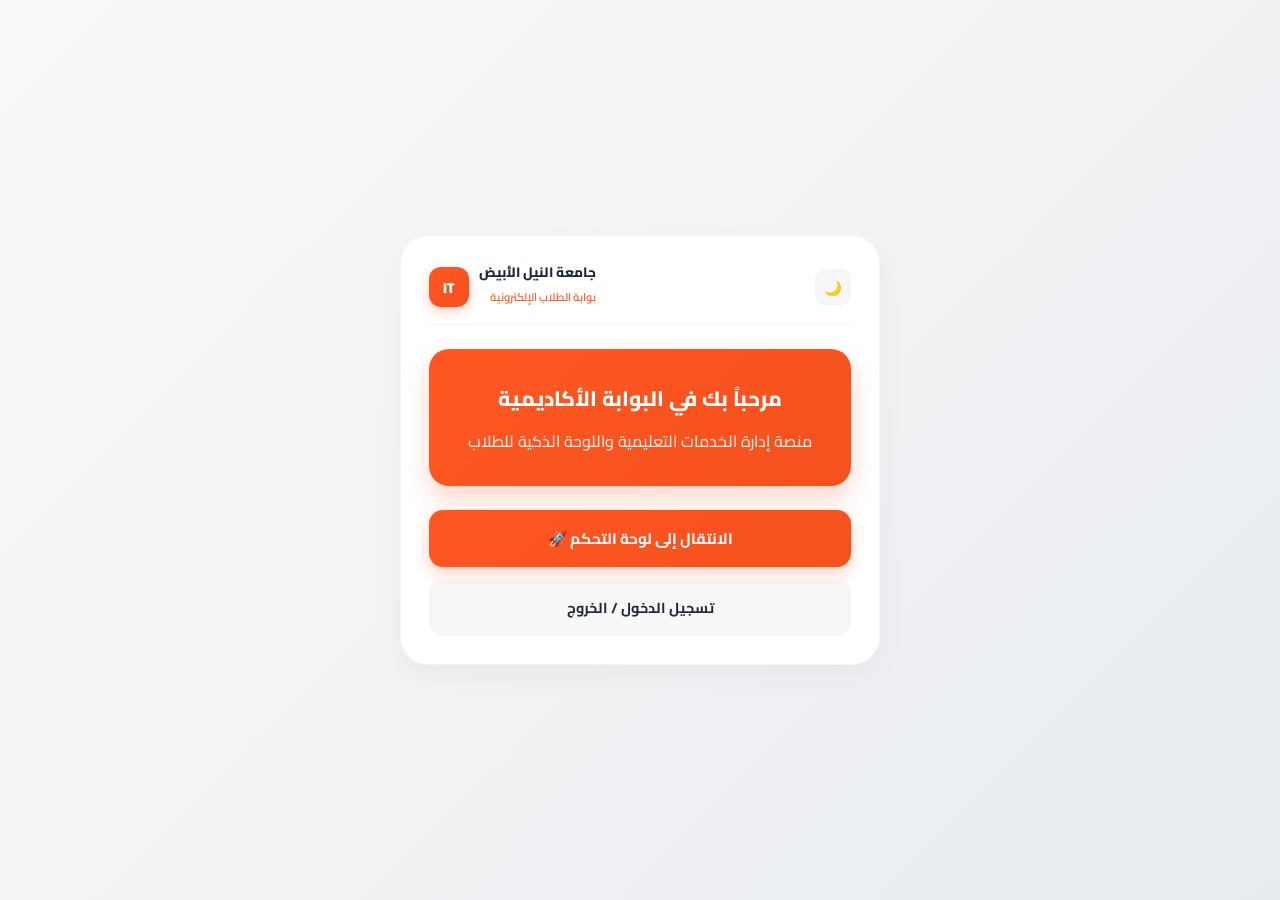
==== index.html @ c9bd952b "Update title and styles in index.html" ====
<!DOCTYPE html>
<html lang="ar" dir="rtl">
<head>
    <meta charset="UTF-8">
    <meta name="viewport" content="width=device-width, initial-scale=1.0">
    <title>الرئيسية - جامعة النيل الأبيض</title>
    <link href="https://fonts.googleapis.com/css2?family=Cairo:wght@400;600;700;800;900&display=swap" rel="stylesheet">
    <style>
        :root {
            --bg-gradient: linear-gradient(135deg, #f8f9fa 0%, #e9ecef 100%);
            --card-bg: #ffffff;
            --text-main: #1e293b;
            --text-muted: #64748b;
            --primary: #ff5722;
            --primary-gradient: linear-gradient(135deg, #ff5722 0%, #f4511e 100%);
            --border-color: #f1f5f9;
            --shadow: 0 10px 30px rgba(0, 0, 0, 0.04);
        }

        [data-theme="dark"] {
            --bg-gradient: linear-gradient(135deg, #0f172a 0%, #1e1b4b 100%);
            --card-bg: rgba(30, 41, 59, 0.95);
            --text-main: #f8fafc;
            --text-muted: #94a3b8;
            --primary: #ff5722;
            --border-color: rgba(255, 255, 255, 0.08);
            --shadow: 0 10px 30px rgba(0, 0, 0, 0.4);
        }

        * { box-sizing: border-box; font-family: 'Cairo', sans-serif; margin: 0; padding: 0; }
        
        body {
            background: var(--bg-gradient);
            min-height: 100vh;
            display: flex;
            justify-content: center;
            align-items: center;
            padding: 15px;
            color: var(--text-main);
            transition: background 0.3s ease, color 0.3s ease;
        }

        .main-container {
            background: var(--card-bg);
            backdrop-filter: blur(16px);
            border: 1px solid var(--border-color);
            border-radius: 28px;
            box-shadow: var(--shadow);
            width: 100%;
            max-width: 480px;
            padding: 28px;
            display: flex;
            flex-direction: column;
            gap: 24px;
            text-align: center;
        }

        .top-nav {
            display: flex;
            justify-content: space-between;
            align-items: center;
            padding-bottom: 14px;
            border-bottom: 1px solid var(--border-color);
        }

        .university-brand {
            display: flex;
            align-items: center;
            gap: 10px;
        }

        .brand-logo {
            width: 40px;
            height: 40px;
            background: var(--primary-gradient);
            color: white;
            border-radius: 12px;
            display: flex;
            justify-content: center;
            align-items: center;
            font-weight: 900;
            font-size: 0.9rem;
            box-shadow: 0 4px 12px rgba(255, 87, 34, 0.3);
            flex-shrink: 0;
        }

        .brand-info {
            text-align: right;
        }

        .brand-info h1 {
            font-size: 0.85rem;
            font-weight: 800;
            color: var(--text-main);
            line-height: 1.2;
        }

        .brand-info span {
            font-size: 0.7rem;
            color: var(--primary);
            font-weight: 600;
        }

        .icon-btn {
            background: rgba(0, 0, 0, 0.03);
            border: 1px solid var(--border-color);
            color: var(--text-main);
            width: 36px;
            height: 36px;
            border-radius: 10px;
            display: flex;
            justify-content: center;
            align-items: center;
            cursor: pointer;
            font-size: 0.9rem;
            text-decoration: none;
            transition: 0.2s;
        }
        [data-theme="dark"] .icon-btn { background: rgba(255, 255, 255, 0.05); }
        .icon-btn:hover { border-color: var(--primary); }

        .welcome-hero {
            background: var(--primary-gradient);
            border-radius: 20px;
            padding: 30px 20px;
            color: white;
            box-shadow: 0 12px 25px rgba(255, 87, 34, 0.25);
        }

        .welcome-hero h2 {
            font-size: 1.3rem;
            font-weight: 800;
            margin-bottom: 8px;
        }

        .welcome-hero p {
            font-size: 0.85srem;
            opacity: 0.9;
            font-weight: 500;
        }

        .action-links {
            display: flex;
            flex-direction: column;
            gap: 12px;
        }

        .btn-primary-custom {
            background: var(--primary-gradient);
            color: white;
            border: none;
            padding: 14px;
            border-radius: 14px;
            font-size: 0.95rem;
            font-weight: 700;
            cursor: pointer;
            text-decoration: none;
            box-shadow: 0 6px 15px rgba(255, 87, 34, 0.3);
            transition: 0.2s;
            display: flex;
            justify-content: center;
            align-items: center;
            gap: 8px;
        }
        .btn-primary-custom:hover { opacity: 0.95; transform: translateY(-1px); }

        .btn-secondary-custom {
            background: rgba(0, 0, 0, 0.03);
            border: 1px solid var(--border-color);
            color: var(--text-main);
            padding: 14px;
            border-radius: 14px;
            font-size: 0.90rem;
            font-weight: 700;
            cursor: pointer;
            text-decoration: none;
            transition: 0.2s;
            display: flex;
            justify-content: center;
            align-items: center;
        }
        [data-theme="dark"] .btn-secondary-custom { background: rgba(255, 255, 255, 0.05); }
        .btn-secondary-custom:hover { border-color: var(--primary); }
    </style>
</head>
<body>

    <script>
        // قراءة الوضع المحفوظ مسبقاً لمنع أي لخبطة عند التنقل بين الصفحات
        const savedTheme = localStorage.getItem('site_theme') || 'light';
        document.documentElement.setAttribute('data-theme', savedTheme);
        document.body.setAttribute('data-theme', savedTheme);
    </script>

    <div class="main-container">
        <!-- الهيدر العلوي -->
        <header class="top-nav">
            <button class="icon-btn" id="theme-toggle" type="button" title="الوضع الليلي">🌙</button>
            <div class="university-brand">
                <div class="brand-info">
                    <h1>جامعة النيل الأبيض</h1>
                    <span>بوابة الطلاب الإلكترونية</span>
                </div>
                <div class="brand-logo">IT</div>
            </div>
        </header>

        <!-- الترحيب -->
        <div class="welcome-hero">
            <h2>مرحباً بك في البوابة الأكاديمية</h2>
            <p>منصة إدارة الخدمات التعليمية واللوحة الذكية للطلاب</p>
        </div>

        <!-- الأزرار التوجيهية -->
        <div class="action-links">
            <a href="dashboard.html" class="btn-primary-custom">الانتقال إلى لوحة التحكم 🚀</a>
            <a href="login.html" class="btn-secondary-custom">تسجيل الدخول / الخروج</a>
        </div>
    </div>

    <script>
        const themeBtn = document.getElementById('theme-toggle');
        const bodyTag = document.body;

        // ضبط الأيقونة حسب الوضع الحالي
        if (bodyTag.getAttribute('data-theme') === 'dark') {
            themeBtn.textContent = '☀️';
        } else {
            themeBtn.textContent = '🌙';
        }

        // التبديل وحفظ الوضع في التخزين المحلي
        themeBtn.addEventListener('click', function(e) {
            e.preventDefault();
            let currentTheme = bodyTag.getAttribute('data-theme');
            if (currentTheme === 'light') {
                bodyTag.setAttribute('data-theme', 'dark');
                localStorage.setItem('site_theme', 'dark');
                themeBtn.textContent = '☀️';
            } else {
                bodyTag.setAttribute('data-theme', 'light');
                localStorage.setItem('site_theme', 'light');
                themeBtn.textContent = '🌙';
            }
        });
    </script>
</body>
</html>
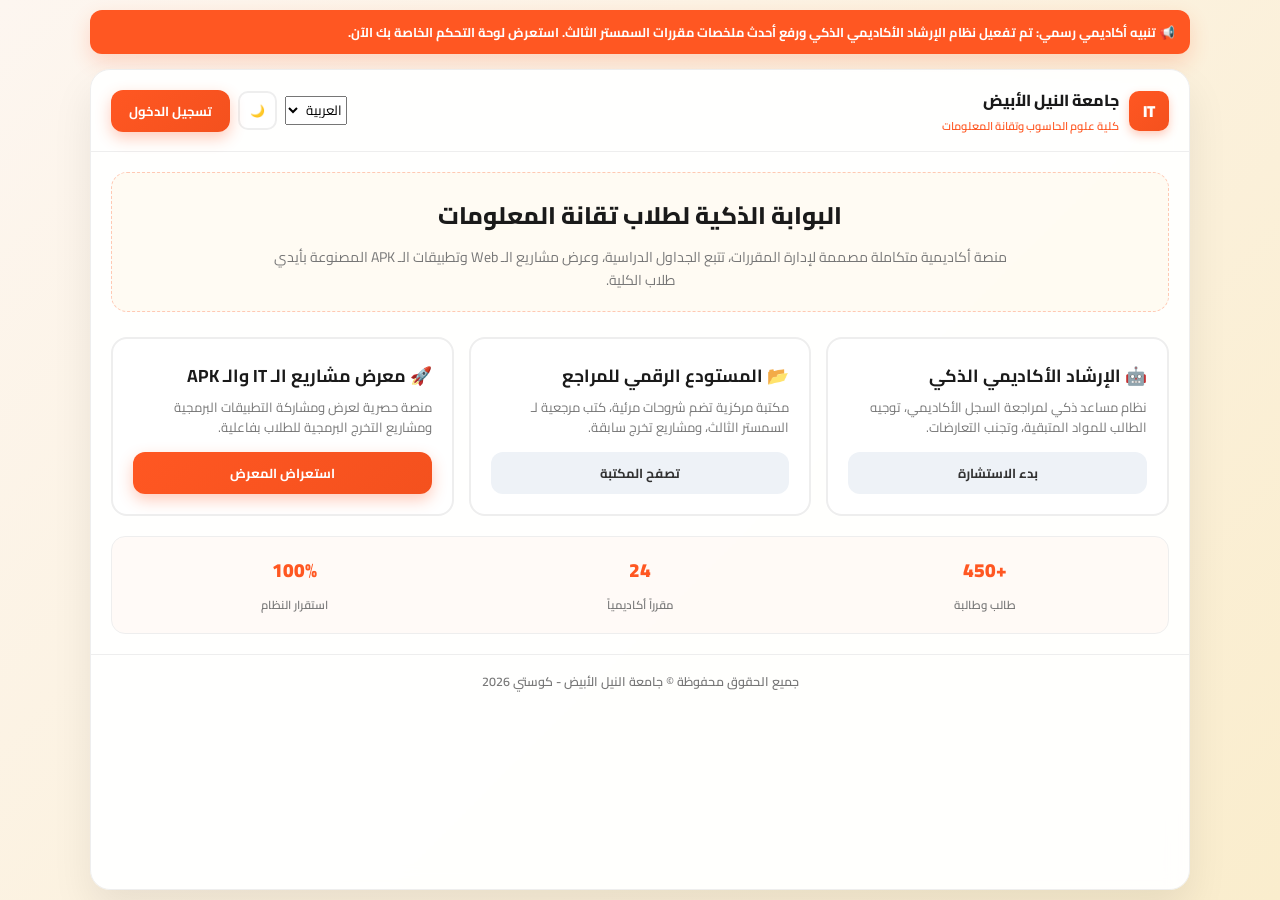
==== commit 6c7e4ebe: "Enhance index.html with new features and styles Updated title and styles, added notice ticker and la" ====
--- a/index.html
+++ b/index.html
@@ -3,246 +3,347 @@
 <head>
     <meta charset="UTF-8">
     <meta name="viewport" content="width=device-width, initial-scale=1.0">
-    <title>الرئيسية - جامعة النيل الأبيض</title>
+    <title>منصة تقانة المعلومات - جامعة النيل الأبيض</title>
     <link href="https://fonts.googleapis.com/css2?family=Cairo:wght@400;600;700;800;900&display=swap" rel="stylesheet">
     <style>
         :root {
-            --bg-gradient: linear-gradient(135deg, #f8f9fa 0%, #e9ecef 100%);
-            --card-bg: #ffffff;
-            --text-main: #1e293b;
-            --text-muted: #64748b;
-            --primary: #ff5722;
-            --primary-gradient: linear-gradient(135deg, #ff5722 0%, #f4511e 100%);
-            --border-color: #f1f5f9;
-            --shadow: 0 10px 30px rgba(0, 0, 0, 0.04);
+            --bg-gradient: linear-gradient(135deg, #fdf6f0 0%, #faedcd 100%);
+            --card-bg: rgba(255, 255, 255, 0.95);
+            --text-main: #1a1a1a;
+            --text-muted: #777;
+            --primary-color: #ff5722;
+            --border-color: #eee;
+            --shadow: 0 20px 40px rgba(0, 0, 0, 0.08);
         }
 
         [data-theme="dark"] {
-            --bg-gradient: linear-gradient(135deg, #0f172a 0%, #1e1b4b 100%);
-            --card-bg: rgba(30, 41, 59, 0.95);
-            --text-main: #f8fafc;
-            --text-muted: #94a3b8;
-            --primary: #ff5722;
-            --border-color: rgba(255, 255, 255, 0.08);
-            --shadow: 0 10px 30px rgba(0, 0, 0, 0.4);
-        }
-
-        * { box-sizing: border-box; font-family: 'Cairo', sans-serif; margin: 0; padding: 0; }
+            --bg-gradient: linear-gradient(135deg, #121212 0%, #1e1e1e 100%);
+            --card-bg: rgba(30, 30, 30, 0.95);
+            --text-main: #f3f4f6;
+            --text-muted: #aaa;
+            --primary-color: #ff5722;
+            --border-color: #333;
+            --shadow: 0 20px 40px rgba(0, 0, 0, 0.4);
+        }
+
+        * { margin: 0; padding: 0; box-sizing: border-box; font-family: 'Cairo', sans-serif; transition: background 0.3s, color 0.3s, border-color 0.3s; }
         
         body {
             background: var(--bg-gradient);
+            color: var(--text-main);
             min-height: 100vh;
             display: flex;
-            justify-content: center;
-            align-items: center;
-            padding: 15px;
-            color: var(--text-main);
-            transition: background 0.3s ease, color 0.3s ease;
-        }
-
-        .main-container {
-            background: var(--card-bg);
-            backdrop-filter: blur(16px);
-            border: 1px solid var(--border-color);
-            border-radius: 28px;
-            box-shadow: var(--shadow);
+            flex-direction: column;
+            padding: 10px;
+        }
+
+        /* شريط التنبيهات يتحرك بانسيابية من اليسار لليمين */
+        .notice-ticker {
+            background: #ff5722;
+            color: white;
+            padding: 10px 15px;
+            font-size: 0.8rem;
+            font-weight: 700;
+            border-radius: 12px;
+            margin-bottom: 15px;
+            box-shadow: 0 8px 20px rgba(255, 87, 34, 0.2);
+            overflow: hidden;
+            white-space: nowrap;
+            max-width: 1100px;
+            margin-left: auto;
+            margin-right: auto;
             width: 100%;
-            max-width: 480px;
-            padding: 28px;
-            display: flex;
-            flex-direction: column;
-            gap: 24px;
+        }
+        .notice-ticker span { 
+            display: inline-block; 
+            animation: smoothTicker 20s linear infinite; 
+        }
+        @keyframes smoothTicker { 
+            0% { transform: translateX(100%); } 
+            100% { transform: translateX(-100%); } 
+        }
+
+        .main-wrapper {
+            max-width: 1100px; width: 100%; margin: 0 auto;
+            background: var(--card-bg); backdrop-filter: blur(10px);
+            border-radius: 20px; box-shadow: var(--shadow); overflow: hidden;
+            display: flex; flex-direction: column; border: 1px solid var(--border-color); flex: 1;
+        }
+
+        header {
+            padding: 15px 20px; display: flex; justify-content: space-between; align-items: center;
+            border-bottom: 1px solid var(--border-color); background: rgba(255, 255, 255, 0.02);
+            flex-wrap: wrap; gap: 10px;
+        }
+
+        .university-brand { display: flex; align-items: center; gap: 10px; }
+        .university-logo {
+            width: 40px; height: 40px; background: linear-gradient(135deg, #ff5722 0%, #f4511e 100%);
+            color: white; border-radius: 10px; display: flex; justify-content: center; align-items: center;
+            font-weight: 900; font-size: 1rem; box-shadow: 0 4px 10px rgba(255, 87, 34, 0.3);
+        }
+        .logo-area h1 { font-size: 1rem; font-weight: 800; color: var(--text-main); }
+        .logo-area span { font-size: 0.7rem; color: var(--primary-color); font-weight: 600; display: block; }
+
+        .nav-actions { display: flex; align-items: center; gap: 8px; flex-wrap: wrap; }
+        
+        .theme-toggle-btn, .language-bar select {
+            padding: 6px 10px; border-radius: 10px; border: 2px solid var(--border-color);
+            background: var(--card-bg); color: var(--text-main); font-size: 12px; cursor: pointer; outline: none;
+        }
+
+        .action-btn {
+            background: linear-gradient(135deg, #ff5722 0%, #f4511e 100%);
+            color: white; border: none; padding: 9px 18px; border-radius: 12px;
+            font-size: 13px; font-weight: bold; cursor: pointer; 
+            transition: transform 0.15s ease, box-shadow 0.15s ease;
+            box-shadow: 0 6px 15px rgba(255, 87, 34, 0.3); text-decoration: none;
+            display: inline-flex; align-items: center; justify-content: center; gap: 6px;
+        }
+        .action-btn:active { transform: scale(0.95); }
+        .action-btn:hover { box-shadow: 0 10px 20px rgba(255, 87, 34, 0.4); }
+        
+        .action-btn.secondary { background: #eef2f7; color: #333; box-shadow: none; }
+        [data-theme="dark"] .action-btn.secondary { background: #2d2d2d; color: #f3f4f6; }
+        .action-btn.danger { background: linear-gradient(135deg, #ef4444 0%, #dc2626 100%); }
+
+        .content-body { padding: 20px; }
+        
+        .hero-section {
+            text-align: center; margin-bottom: 25px; padding: 20px;
+            background: rgba(255, 167, 38, 0.05); border-radius: 16px; border: 1px dashed rgba(255, 87, 34, 0.3);
+        }
+        .hero-section h2 { font-size: 1.5rem; color: var(--text-main); margin-bottom: 8px; font-weight: 800; }
+        .hero-section p { color: var(--text-muted); font-size: 0.88rem; line-height: 1.6; max-width: 750px; margin: 0 auto; }
+
+        .features-grid { display: grid; grid-template-columns: repeat(auto-fit, minmax(260px, 1fr)); gap: 15px; margin-bottom: 20px; }
+        
+        .feature-card {
+            background: var(--card-bg); border: 2px solid var(--border-color); padding: 20px;
+            border-radius: 16px; display: flex; flex-direction: column; justify-content: space-between;
+            position: relative; overflow: hidden;
+            transition: transform 0.2s ease, border-color 0.2s;
+        }
+        .feature-card:hover { border-color: var(--primary-color); transform: translateY(-3px); }
+        .feature-card h3 { font-size: 1.1rem; color: var(--text-main); margin-bottom: 6px; font-weight: 700; }
+        .feature-card p { font-size: 0.82rem; color: var(--text-muted); margin-bottom: 15px; line-height: 1.5; }
+
+        .stats-bar {
+            display: grid; grid-template-columns: repeat(3, 1fr); gap: 10px;
+            background: rgba(255, 87, 34, 0.03); padding: 15px; border-radius: 14px; border: 1px solid var(--border-color);
             text-align: center;
         }
-
-        .top-nav {
-            display: flex;
-            justify-content: space-between;
-            align-items: center;
-            padding-bottom: 14px;
-            border-bottom: 1px solid var(--border-color);
-        }
-
-        .university-brand {
-            display: flex;
-            align-items: center;
-            gap: 10px;
-        }
-
-        .brand-logo {
-            width: 40px;
-            height: 40px;
-            background: var(--primary-gradient);
-            color: white;
-            border-radius: 12px;
-            display: flex;
-            justify-content: center;
-            align-items: center;
-            font-weight: 900;
-            font-size: 0.9rem;
-            box-shadow: 0 4px 12px rgba(255, 87, 34, 0.3);
-            flex-shrink: 0;
-        }
-
-        .brand-info {
-            text-align: right;
-        }
-
-        .brand-info h1 {
-            font-size: 0.85rem;
-            font-weight: 800;
-            color: var(--text-main);
-            line-height: 1.2;
-        }
-
-        .brand-info span {
-            font-size: 0.7rem;
-            color: var(--primary);
-            font-weight: 600;
-        }
-
-        .icon-btn {
-            background: rgba(0, 0, 0, 0.03);
-            border: 1px solid var(--border-color);
-            color: var(--text-main);
-            width: 36px;
-            height: 36px;
-            border-radius: 10px;
-            display: flex;
-            justify-content: center;
-            align-items: center;
-            cursor: pointer;
-            font-size: 0.9rem;
-            text-decoration: none;
-            transition: 0.2s;
-        }
-        [data-theme="dark"] .icon-btn { background: rgba(255, 255, 255, 0.05); }
-        .icon-btn:hover { border-color: var(--primary); }
-
-        .welcome-hero {
-            background: var(--primary-gradient);
-            border-radius: 20px;
-            padding: 30px 20px;
-            color: white;
-            box-shadow: 0 12px 25px rgba(255, 87, 34, 0.25);
-        }
-
-        .welcome-hero h2 {
-            font-size: 1.3rem;
-            font-weight: 800;
-            margin-bottom: 8px;
-        }
-
-        .welcome-hero p {
-            font-size: 0.85srem;
-            opacity: 0.9;
-            font-weight: 500;
-        }
-
-        .action-links {
-            display: flex;
-            flex-direction: column;
-            gap: 12px;
-        }
-
-        .btn-primary-custom {
-            background: var(--primary-gradient);
-            color: white;
-            border: none;
-            padding: 14px;
-            border-radius: 14px;
-            font-size: 0.95rem;
-            font-weight: 700;
-            cursor: pointer;
-            text-decoration: none;
-            box-shadow: 0 6px 15px rgba(255, 87, 34, 0.3);
-            transition: 0.2s;
-            display: flex;
-            justify-content: center;
-            align-items: center;
-            gap: 8px;
-        }
-        .btn-primary-custom:hover { opacity: 0.95; transform: translateY(-1px); }
-
-        .btn-secondary-custom {
-            background: rgba(0, 0, 0, 0.03);
-            border: 1px solid var(--border-color);
-            color: var(--text-main);
-            padding: 14px;
-            border-radius: 14px;
-            font-size: 0.90rem;
-            font-weight: 700;
-            cursor: pointer;
-            text-decoration: none;
-            transition: 0.2s;
-            display: flex;
-            justify-content: center;
-            align-items: center;
-        }
-        [data-theme="dark"] .btn-secondary-custom { background: rgba(255, 255, 255, 0.05); }
-        .btn-secondary-custom:hover { border-color: var(--primary); }
+        .stat-item h4 { font-size: 1.2rem; color: var(--primary-color); font-weight: 900; }
+        .stat-item span { font-size: 0.72rem; color: var(--text-muted); font-weight: 600; }
+
+        footer { text-align: center; padding: 15px; border-top: 1px solid var(--border-color); color: var(--text-muted); font-size: 0.78rem; font-weight: 600; }
+        .user-welcome-box { display: flex; align-items: center; gap: 8px; font-size: 0.85rem; font-weight: 600; flex-wrap: wrap; }
     </style>
 </head>
-<body>
+<body data-theme="light">
+
+    <div class="notice-ticker">
+        <span id="ticker-text">📢 تنبيه أكاديمي رسمي: تم تفعيل نظام الإرشاد الأكاديمي الذكي ورفع أحدث ملخصات مقررات السمستر الثالث. استعرض لوحة التحكم الخاصة بك الآن.</span>
+    </div>
+
+    <div class="main-wrapper">
+        <header>
+            <div class="university-brand">
+                <div class="university-logo">IT</div>
+                <div class="logo-area">
+                    <h1 id="uni-title">جامعة النيل الأبيض</h1>
+                    <span id="uni-sub">كلية علوم الحاسوب وتقانة المعلومات</span>
+                </div>
+            </div>
+            
+            <div class="nav-actions">
+                <select id="lang-select" onchange="changeLanguageMain()">
+                    <option value="ar">العربية</option>
+                    <option value="en">English</option>
+                </select>
+                <button class="theme-toggle-btn" id="theme-toggle" onclick="toggleTheme()" title="تبديل الوضع">🌙</button>
+                <div id="auth-nav-area">
+                    <a href="login.html" class="action-btn" id="login-btn-text">تسجيل الدخول</a>
+                </div>
+            </div>
+        </header>
+
+        <div class="content-body">
+            <div class="hero-section">
+                <h2 id="main-welcome-title">البوابة الذكية لطلاب تقانة المعلومات</h2>
+                <p id="main-welcome-desc">منصة أكاديمية متكاملة مصممة لإدارة المقررات، تتبع الجداول الدراسية، وعرض مشاريع الـ Web وتطبيقات الـ APK المصنوعة بأيدي طلاب الكلية.</p>
+            </div>
+
+            <div class="features-grid" id="services">
+                <div class="feature-card">
+                    <div>
+                        <h3 id="feat-1-title">🤖 الإرشاد الأكاديمي الذكي</h3>
+                        <p id="feat-1-desc">نظام مساعد ذكي لمراجعة السجل الأكاديمي، توجيه الطالب للمواد المتبقية، وتجنب التعارضات.</p>
+                    </div>
+                    <button class="action-btn secondary" id="feat-1-btn" onclick="alert('خاصية المرشد الأكاديمي متاحة فور تسجيل الدخول.')">بدء الاستشارة</button>
+                </div>
+
+                <div class="feature-card">
+                    <div>
+                        <h3 id="feat-2-title">📂 المستودع الرقمي للمراجع</h3>
+                        <p id="feat-2-desc">مكتبة مركزية تضم شروحات مرئية، كتب مرجعية لـ السمستر الثالث، ومشاريع تخرج سابقة.</p>
+                    </div>
+                    <button class="action-btn secondary" id="feat-2-btn" onclick="alert('المستودع الرقمي مفتوح للتصفح الأكاديمي.')">تصفح المكتبة</button>
+                </div>
+
+                <div class="feature-card">
+                    <div>
+                        <h3 id="feat-3-title">🚀 معرض مشاريع الـ IT والـ APK</h3>
+                        <p id="feat-3-desc">منصة حصرية لعرض ومشاركة التطبيقات البرمجية ومشاريع التخرج البرمجية للطلاب بفاعلية.</p>
+                    </div>
+                    <button class="action-btn" id="btn-projects" onclick="checkAccess()">استعراض المعرض</button>
+                </div>
+            </div>
+
+            <div class="stats-bar">
+                <div class="stat-item">
+                    <h4>+450</h4>
+                    <span id="stat-1">طالب وطالبة</span>
+                </div>
+                <div class="stat-item">
+                    <h4>24</h4>
+                    <span id="stat-2">مقرراً أكاديمياً</span>
+                </div>
+                <div class="stat-item">
+                    <h4>100%</h4>
+                    <span id="stat-3">استقرار النظام</span>
+                </div>
+            </div>
+        </div>
+
+        <footer>
+            <p id="footer-text">جميع الحقوق محفوظة © جامعة النيل الأبيض - كوستي 2026</p>
+        </footer>
+    </div>
 
     <script>
-        // قراءة الوضع المحفوظ مسبقاً لمنع أي لخبطة عند التنقل بين الصفحات
-        const savedTheme = localStorage.getItem('site_theme') || 'light';
-        document.documentElement.setAttribute('data-theme', savedTheme);
-        document.body.setAttribute('data-theme', savedTheme);
-    </script>
-
-    <div class="main-container">
-        <!-- الهيدر العلوي -->
-        <header class="top-nav">
-            <button class="icon-btn" id="theme-toggle" type="button" title="الوضع الليلي">🌙</button>
-            <div class="university-brand">
-                <div class="brand-info">
-                    <h1>جامعة النيل الأبيض</h1>
-                    <span>بوابة الطلاب الإلكترونية</span>
-                </div>
-                <div class="brand-logo">IT</div>
-            </div>
-        </header>
-
-        <!-- الترحيب -->
-        <div class="welcome-hero">
-            <h2>مرحباً بك في البوابة الأكاديمية</h2>
-            <p>منصة إدارة الخدمات التعليمية واللوحة الذكية للطلاب</p>
-        </div>
-
-        <!-- الأزرار التوجيهية -->
-        <div class="action-links">
-            <a href="dashboard.html" class="btn-primary-custom">الانتقال إلى لوحة التحكم 🚀</a>
-            <a href="login.html" class="btn-secondary-custom">تسجيل الدخول / الخروج</a>
-        </div>
-    </div>
-
-    <script>
-        const themeBtn = document.getElementById('theme-toggle');
-        const bodyTag = document.body;
-
-        // ضبط الأيقونة حسب الوضع الحالي
-        if (bodyTag.getAttribute('data-theme') === 'dark') {
-            themeBtn.textContent = '☀️';
-        } else {
-            themeBtn.textContent = '🌙';
-        }
-
-        // التبديل وحفظ الوضع في التخزين المحلي
-        themeBtn.addEventListener('click', function(e) {
-            e.preventDefault();
-            let currentTheme = bodyTag.getAttribute('data-theme');
-            if (currentTheme === 'light') {
-                bodyTag.setAttribute('data-theme', 'dark');
-                localStorage.setItem('site_theme', 'dark');
-                themeBtn.textContent = '☀️';
+        const translationsMain = {
+            ar: {
+                ticker: "📢 تنبيه أكاديمي رسمي: تم تفعيل نظام الإرشاد الأكاديمي الذكي ورفع أحدث ملخصات مقررات السمستر الثالث. استعرض لوحة التحكم الخاصة بك الآن.",
+                title: "جامعة النيل الأبيض",
+                sub: "كلية علوم الحاسوب وتقانة المعلومات",
+                login: "تسجيل الدخول",
+                heroTitle: "البوابة الذكية لطلاب تقانة المعلومات",
+                heroDesc: "منصة أكاديمية متكاملة مصممة لإدارة المقررات، تتبع الجداول الدراسية، وعرض مشاريع الـ Web وتطبيقات الـ APK المصنوعة بأيدي طلاب الكلية.",
+                f1Title: "🤖 الإرشاد الأكاديمي الذكي",
+                f1Desc: "نظام مساعد ذكي لمراجعة السجل الأكاديمي، توجيه الطالب للمواد المتبقية، وتجنب التعارضات.",
+                f1Btn: "بدء الاستشارة",
+                f2Title: "📂 المستودع الرقمي للمراجع",
+                f2Desc: "مكتبة مركزية تضم شروحات مرئية، كتب مرجعية لـ السمستر الثالث، ومشاريع تخرج سابقة.",
+                f2Btn: "تصفح المكتبة",
+                f3Title: "🚀 معرض مشاريع الـ IT والـ APK",
+                f3Desc: "منصة حصرية لعرض ومشاركة التطبيقات البرمجية ومشاريع التخرج البرمجية للطلاب بفاعلية.",
+                f3Btn: "استعراض المعرض",
+                s1: "طالب وطالبة", s2: "مقرراً أكاديمياً", s3: "استقرار النظام",
+                footer: "جميع الحقوق محفوظة © جامعة النيل الأبيض - كوستي 2026",
+                dashboard: "لوحة التحكم",
+                logout: "خروج"
+            },
+            en: {
+                ticker: "📢 Official Academic Notice: Smart Academic Guidance system activated. Check your dashboard now.",
+                title: "White Nile University",
+                sub: "Faculty of Computer Science & IT",
+                login: "Sign In",
+                heroTitle: "Smart Portal for IT Students",
+                heroDesc: "An integrated academic platform designed for managing courses, tracking schedules, and showcasing student web and APK projects.",
+                f1Title: "🤖 Smart Academic Advisor",
+                f1Desc: "An intelligent assistant system to review academic records and guide students effectively.",
+                f1Btn: "Start Consultation",
+                f2Title: "📂 Digital Repository",
+                f2Desc: "A central library including visual tutorials, reference books, and graduation projects.",
+                f2Btn: "Browse Library",
+                f3Title: "🚀 IT & APK Projects Gallery",
+                f3Desc: "An exclusive platform for showcasing software applications and student projects.",
+                f3Btn: "Explore Gallery",
+                s1: "Active Students", s2: "Courses", s3: "System Uptime",
+                footer: "All Rights Reserved © White Nile University - Kosti 2026",
+                dashboard: "Dashboard",
+                logout: "Logout"
+            }
+        };
+
+        function changeLanguageMain() {
+            const lang = document.getElementById('lang-select').value;
+            localStorage.setItem('it_lang', lang);
+            applyMainLang(lang);
+        }
+
+        function applyMainLang(lang) {
+            const t = translationsMain[lang] || translationsMain.ar;
+            document.documentElement.setAttribute('dir', lang === 'ar' ? 'rtl' : 'ltr');
+            document.getElementById('ticker-text').innerText = t.ticker;
+            document.getElementById('uni-title').innerText = t.title;
+            document.getElementById('uni-sub').innerText = t.sub;
+            document.getElementById('main-welcome-title').innerText = t.heroTitle;
+            document.getElementById('main-welcome-desc').innerText = t.heroDesc;
+            document.getElementById('feat-1-title').innerText = t.f1Title;
+            document.getElementById('feat-1-desc').innerText = t.f1Desc;
+            document.getElementById('feat-1-btn').innerText = t.f1Btn;
+            document.getElementById('feat-2-title').innerText = t.f2Title;
+            document.getElementById('feat-2-desc').innerText = t.f2Desc;
+            document.getElementById('feat-2-btn').innerText = t.f2Btn;
+            document.getElementById('feat-3-title').innerText = t.f3Title;
+            document.getElementById('feat-3-desc').innerText = t.f3Desc;
+            document.getElementById('footer-text').innerText = t.footer;
+            document.getElementById('stat-1').innerText = t.s1;
+            document.getElementById('stat-2').innerText = t.s2;
+            document.getElementById('stat-3').innerText = t.s3;
+
+            const currentUser = localStorage.getItem('it_logged_user');
+            const authNavArea = document.getElementById('auth-nav-area');
+            if (!currentUser) {
+                document.getElementById('login-btn-text').innerText = t.login;
             } else {
-                bodyTag.setAttribute('data-theme', 'light');
-                localStorage.setItem('site_theme', 'light');
-                themeBtn.textContent = '🌙';
+                authNavArea.innerHTML = `
+                    <div class="user-welcome-box">
+                        <span>${lang === 'ar' ? 'أهلاً،' : 'Hello,'} <b>${currentUser}</b></span>
+                        <a href="dashboard.html" class="action-btn secondary" style="padding: 6px 10px; font-size: 11px;">${t.dashboard}</a>
+                        <button onclick="logoutUser()" class="action-btn danger" style="padding: 6px 10px; font-size: 11px;">${t.logout}</button>
+                    </div>
+                `;
+            }
+        }
+
+        document.addEventListener('DOMContentLoaded', () => {
+            const currentUser = localStorage.getItem('it_logged_user');
+            const savedTheme = localStorage.getItem('it_theme') || 'light';
+            const savedLang = localStorage.getItem('it_lang') || 'ar';
+            
+            document.body.setAttribute('data-theme', savedTheme);
+            document.getElementById('theme-toggle').innerText = savedTheme === 'dark' ? '☀️' : '🌙';
+            document.getElementById('lang-select').value = savedLang;
+            applyMainLang(savedLang);
+
+            if (currentUser) {
+                document.getElementById('btn-projects').onclick = () => window.location.href = 'dashboard.html';
+                document.getElementById('btn-projects').innerText = savedLang === 'ar' ? "معرض المشاريع الحصري ✓" : "Exclusive Gallery ✓";
             }
         });
+
+        function checkAccess() {
+            alert('يرجى تسجيل الدخول بحسابك الجامعي أولاً للوصول لهذه الخدمات.');
+            window.location.href = 'login.html';
+        }
+
+        function logoutUser() {
+            localStorage.removeItem('it_logged_user');
+            localStorage.removeItem('it_logged_id');
+            localStorage.removeItem('it_logged_semester');
+            window.location.reload();
+        }
+
+        function toggleTheme() {
+            const currentTheme = document.body.getAttribute('data-theme');
+            const newTheme = currentTheme === 'dark' ? 'light' : 'dark';
+            document.body.setAttribute('data-theme', newTheme);
+            localStorage.setItem('it_theme', newTheme);
+            document.getElementById('theme-toggle').innerText = newTheme === 'dark' ? '☀️' : '🌙';
+        }
     </script>
 </body>
 </html>
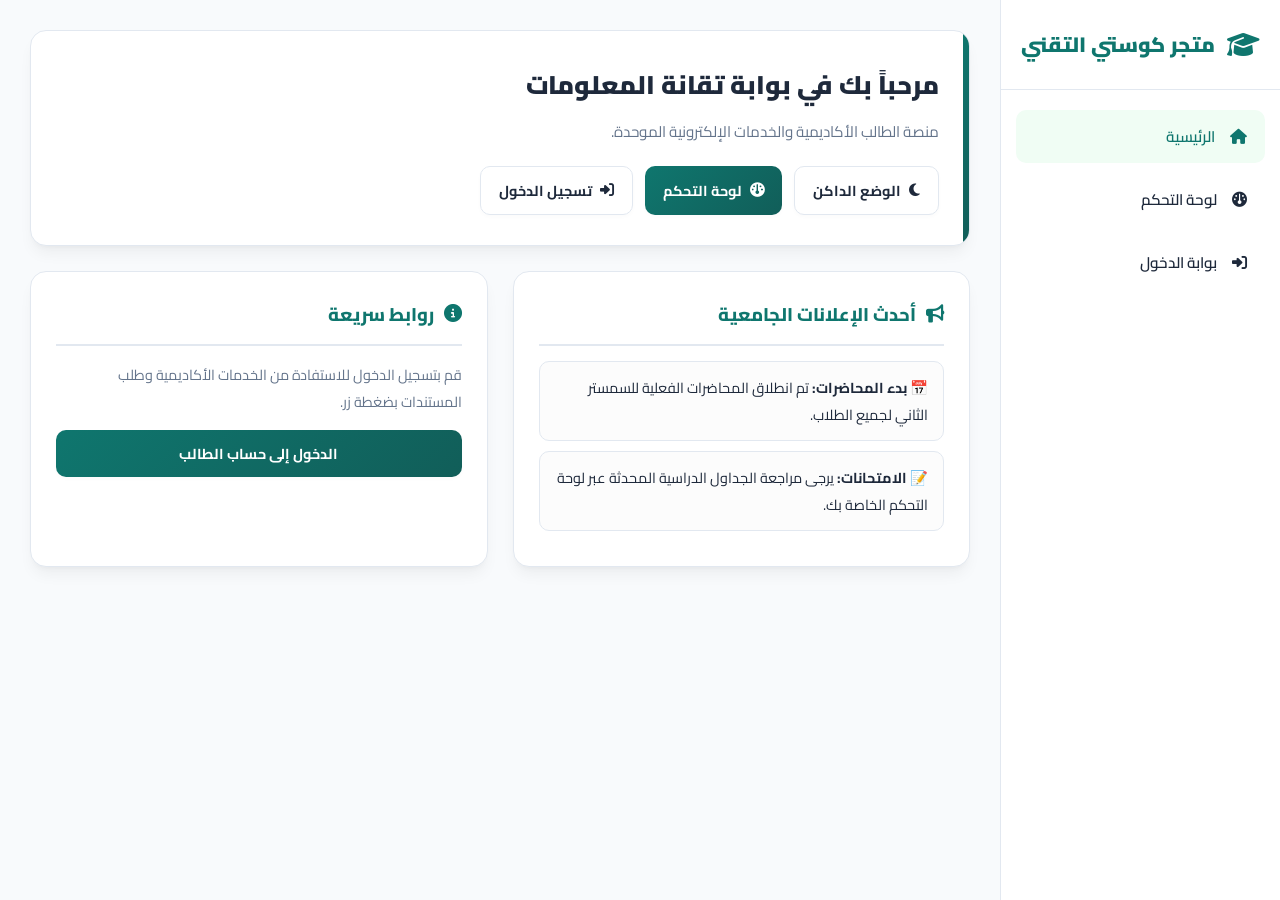
==== commit 637a500b: "Update index.html for improved layout and styling" ====
--- a/index.html
+++ b/index.html
@@ -3,347 +3,318 @@
 <head>
     <meta charset="UTF-8">
     <meta name="viewport" content="width=device-width, initial-scale=1.0">
-    <title>منصة تقانة المعلومات - جامعة النيل الأبيض</title>
-    <link href="https://fonts.googleapis.com/css2?family=Cairo:wght@400;600;700;800;900&display=swap" rel="stylesheet">
+    <title>الرئيسية - بوابة تقانة المعلومات</title>
+    <link href="https://fonts.googleapis.com/css2?family=Cairo:wght@400;600;700;900&display=swap" rel="stylesheet">
+    <link rel="stylesheet" href="https://cdnjs.cloudflare.com/ajax/libs/font-awesome/6.4.0/css/all.min.css">
     <style>
         :root {
-            --bg-gradient: linear-gradient(135deg, #fdf6f0 0%, #faedcd 100%);
-            --card-bg: rgba(255, 255, 255, 0.95);
-            --text-main: #1a1a1a;
-            --text-muted: #777;
-            --primary-color: #ff5722;
-            --border-color: #eee;
-            --shadow: 0 20px 40px rgba(0, 0, 0, 0.08);
-        }
-
-        [data-theme="dark"] {
-            --bg-gradient: linear-gradient(135deg, #121212 0%, #1e1e1e 100%);
-            --card-bg: rgba(30, 30, 30, 0.95);
-            --text-main: #f3f4f6;
-            --text-muted: #aaa;
-            --primary-color: #ff5722;
-            --border-color: #333;
-            --shadow: 0 20px 40px rgba(0, 0, 0, 0.4);
-        }
-
-        * { margin: 0; padding: 0; box-sizing: border-box; font-family: 'Cairo', sans-serif; transition: background 0.3s, color 0.3s, border-color 0.3s; }
-        
+            --bg-color: #f8fafc;
+            --sidebar-bg: #ffffff;
+            --card-bg: #ffffff;
+            --text-color: #1e293b;
+            --text-muted: #64748b;
+            --primary-color: #0f766e;
+            --primary-gradient: linear-gradient(135deg, #0f766e 0%, #115e59 100%);
+            --primary-hover: #115e59;
+            --sidebar-hover: #f0fdf4;
+            --border-color: #e2e8f0;
+            --shadow: 0 10px 15px -3px rgba(0, 0, 0, 0.05), 0 4px 6px -4px rgba(0, 0, 0, 0.05);
+        }
+
+        .dark-mode {
+            --bg-color: #0b0f19;
+            --sidebar-bg: #111827;
+            --card-bg: #1f2937;
+            --text-color: #f9fafb;
+            --text-muted: #9ca3af;
+            --primary-color: #14b8a6;
+            --primary-gradient: linear-gradient(135deg, #0d9488 0%, #0f766e 100%);
+            --primary-hover: #0d9488;
+            --sidebar-hover: #374151;
+            --border-color: #374151;
+            --shadow: 0 10px 15px -3px rgba(0, 0, 0, 0.3);
+        }
+
+        * {
+            box-sizing: border-box;
+            margin: 0;
+            padding: 0;
+            font-family: 'Cairo', sans-serif;
+            transition: background-color 0.3s, color 0.3s, border-color 0.3s;
+        }
+
         body {
-            background: var(--bg-gradient);
-            color: var(--text-main);
+            background-color: var(--bg-color);
+            color: var(--text-color);
+            display: flex;
             min-height: 100vh;
+        }
+
+        aside {
+            width: 280px;
+            background-color: var(--sidebar-bg);
+            border-left: 1px solid var(--border-color);
             display: flex;
             flex-direction: column;
-            padding: 10px;
-        }
-
-        /* شريط التنبيهات يتحرك بانسيابية من اليسار لليمين */
-        .notice-ticker {
-            background: #ff5722;
-            color: white;
-            padding: 10px 15px;
-            font-size: 0.8rem;
+            position: fixed;
+            height: 100vh;
+            z-index: 100;
+        }
+
+        .sidebar-brand {
+            padding: 25px 20px;
+            font-size: 1.3rem;
+            font-weight: 900;
+            color: var(--primary-color);
+            border-bottom: 1px solid var(--border-color);
+            display: flex;
+            align-items: center;
+            gap: 12px;
+        }
+
+        .sidebar-menu {
+            list-style: none;
+            padding: 20px 15px;
+            flex-grow: 1;
+        }
+
+        .sidebar-menu li {
+            margin-bottom: 10px;
+        }
+
+        .sidebar-menu a {
+            display: flex;
+            align-items: center;
+            gap: 15px;
+            padding: 12px 18px;
+            color: var(--text-color);
+            text-decoration: none;
+            border-radius: 10px;
+            font-weight: 600;
+            font-size: 0.95rem;
+        }
+
+        .sidebar-menu a:hover, .sidebar-menu a.active {
+            background-color: var(--sidebar-hover);
+            color: var(--primary-color);
+        }
+
+        main {
+            flex-grow: 1;
+            margin-right: 280px;
+            padding: 30px;
+        }
+
+        .hero-welcome-card {
+            background: var(--card-bg);
+            border-radius: 16px;
+            padding: 30px;
+            box-shadow: var(--shadow);
+            border: 1px solid var(--border-color);
+            margin-bottom: 25px;
+            display: flex;
+            justify-content: space-between;
+            align-items: center;
+            flex-wrap: wrap;
+            gap: 20px;
+            position: relative;
+            overflow: hidden;
+        }
+
+        .hero-welcome-card::before {
+            content: '';
+            position: absolute;
+            top: 0;
+            right: 0;
+            width: 6px;
+            height: 100%;
+            background: var(--primary-gradient);
+        }
+
+        .hero-text h1 {
+            font-size: 1.6rem;
+            font-weight: 900;
+            color: var(--text-color);
+            margin-bottom: 8px;
+        }
+
+        .hero-text p {
+            color: var(--text-muted);
+            font-size: 0.95rem;
+        }
+
+        .action-buttons-group {
+            display: flex;
+            gap: 12px;
+            flex-wrap: wrap;
+        }
+
+        .btn-control {
+            padding: 10px 18px;
+            border-radius: 10px;
+            font-size: 0.9rem;
             font-weight: 700;
-            border-radius: 12px;
+            cursor: pointer;
+            display: flex;
+            align-items: center;
+            gap: 8px;
+            border: 1px solid var(--border-color);
+            text-decoration: none;
+            background: var(--card-bg);
+            color: var(--text-color);
+            box-shadow: 0 2px 4px rgba(0,0,0,0.02);
+        }
+
+        .btn-control:hover {
+            border-color: var(--primary-color);
+            color: var(--primary-color);
+        }
+
+        .btn-primary-custom {
+            background: var(--primary-gradient);
+            color: white !important;
+            border: none;
+        }
+
+        .dashboard-grid {
+            display: grid;
+            grid-template-columns: repeat(auto-fit, minmax(350px, 1fr));
+            gap: 25px;
+        }
+
+        .card {
+            background-color: var(--card-bg);
+            border-radius: 16px;
+            padding: 25px;
+            box-shadow: var(--shadow);
+            border: 1px solid var(--border-color);
+        }
+
+        .card-title {
+            font-size: 1.15rem;
+            font-weight: 800;
+            color: var(--primary-color);
             margin-bottom: 15px;
-            box-shadow: 0 8px 20px rgba(255, 87, 34, 0.2);
-            overflow: hidden;
-            white-space: nowrap;
-            max-width: 1100px;
-            margin-left: auto;
-            margin-right: auto;
-            width: 100%;
-        }
-        .notice-ticker span { 
-            display: inline-block; 
-            animation: smoothTicker 20s linear infinite; 
-        }
-        @keyframes smoothTicker { 
-            0% { transform: translateX(100%); } 
-            100% { transform: translateX(-100%); } 
-        }
-
-        .main-wrapper {
-            max-width: 1100px; width: 100%; margin: 0 auto;
-            background: var(--card-bg); backdrop-filter: blur(10px);
-            border-radius: 20px; box-shadow: var(--shadow); overflow: hidden;
-            display: flex; flex-direction: column; border: 1px solid var(--border-color); flex: 1;
-        }
-
-        header {
-            padding: 15px 20px; display: flex; justify-content: space-between; align-items: center;
-            border-bottom: 1px solid var(--border-color); background: rgba(255, 255, 255, 0.02);
-            flex-wrap: wrap; gap: 10px;
-        }
-
-        .university-brand { display: flex; align-items: center; gap: 10px; }
-        .university-logo {
-            width: 40px; height: 40px; background: linear-gradient(135deg, #ff5722 0%, #f4511e 100%);
-            color: white; border-radius: 10px; display: flex; justify-content: center; align-items: center;
-            font-weight: 900; font-size: 1rem; box-shadow: 0 4px 10px rgba(255, 87, 34, 0.3);
-        }
-        .logo-area h1 { font-size: 1rem; font-weight: 800; color: var(--text-main); }
-        .logo-area span { font-size: 0.7rem; color: var(--primary-color); font-weight: 600; display: block; }
-
-        .nav-actions { display: flex; align-items: center; gap: 8px; flex-wrap: wrap; }
-        
-        .theme-toggle-btn, .language-bar select {
-            padding: 6px 10px; border-radius: 10px; border: 2px solid var(--border-color);
-            background: var(--card-bg); color: var(--text-main); font-size: 12px; cursor: pointer; outline: none;
-        }
-
-        .action-btn {
-            background: linear-gradient(135deg, #ff5722 0%, #f4511e 100%);
-            color: white; border: none; padding: 9px 18px; border-radius: 12px;
-            font-size: 13px; font-weight: bold; cursor: pointer; 
-            transition: transform 0.15s ease, box-shadow 0.15s ease;
-            box-shadow: 0 6px 15px rgba(255, 87, 34, 0.3); text-decoration: none;
-            display: inline-flex; align-items: center; justify-content: center; gap: 6px;
-        }
-        .action-btn:active { transform: scale(0.95); }
-        .action-btn:hover { box-shadow: 0 10px 20px rgba(255, 87, 34, 0.4); }
-        
-        .action-btn.secondary { background: #eef2f7; color: #333; box-shadow: none; }
-        [data-theme="dark"] .action-btn.secondary { background: #2d2d2d; color: #f3f4f6; }
-        .action-btn.danger { background: linear-gradient(135deg, #ef4444 0%, #dc2626 100%); }
-
-        .content-body { padding: 20px; }
-        
-        .hero-section {
-            text-align: center; margin-bottom: 25px; padding: 20px;
-            background: rgba(255, 167, 38, 0.05); border-radius: 16px; border: 1px dashed rgba(255, 87, 34, 0.3);
-        }
-        .hero-section h2 { font-size: 1.5rem; color: var(--text-main); margin-bottom: 8px; font-weight: 800; }
-        .hero-section p { color: var(--text-muted); font-size: 0.88rem; line-height: 1.6; max-width: 750px; margin: 0 auto; }
-
-        .features-grid { display: grid; grid-template-columns: repeat(auto-fit, minmax(260px, 1fr)); gap: 15px; margin-bottom: 20px; }
-        
-        .feature-card {
-            background: var(--card-bg); border: 2px solid var(--border-color); padding: 20px;
-            border-radius: 16px; display: flex; flex-direction: column; justify-content: space-between;
-            position: relative; overflow: hidden;
-            transition: transform 0.2s ease, border-color 0.2s;
-        }
-        .feature-card:hover { border-color: var(--primary-color); transform: translateY(-3px); }
-        .feature-card h3 { font-size: 1.1rem; color: var(--text-main); margin-bottom: 6px; font-weight: 700; }
-        .feature-card p { font-size: 0.82rem; color: var(--text-muted); margin-bottom: 15px; line-height: 1.5; }
-
-        .stats-bar {
-            display: grid; grid-template-columns: repeat(3, 1fr); gap: 10px;
-            background: rgba(255, 87, 34, 0.03); padding: 15px; border-radius: 14px; border: 1px solid var(--border-color);
-            text-align: center;
-        }
-        .stat-item h4 { font-size: 1.2rem; color: var(--primary-color); font-weight: 900; }
-        .stat-item span { font-size: 0.72rem; color: var(--text-muted); font-weight: 600; }
-
-        footer { text-align: center; padding: 15px; border-top: 1px solid var(--border-color); color: var(--text-muted); font-size: 0.78rem; font-weight: 600; }
-        .user-welcome-box { display: flex; align-items: center; gap: 8px; font-size: 0.85rem; font-weight: 600; flex-wrap: wrap; }
+            display: flex;
+            align-items: center;
+            gap: 10px;
+            border-bottom: 2px solid var(--border-color);
+            padding-bottom: 12px;
+        }
+
+        .announcement-item {
+            padding: 12px 15px;
+            background: rgba(0,0,0,0.01);
+            border: 1px solid var(--border-color);
+            border-radius: 10px;
+            margin-bottom: 10px;
+            font-size: 0.9rem;
+        }
+
+        .dark-mode .announcement-item {
+            background: rgba(255,255,255,0.01);
+        }
+
+        @media (max-width: 992px) {
+            aside { display: none; }
+            main { margin-right: 0; padding: 15px; }
+        }
     </style>
 </head>
-<body data-theme="light">
-
-    <div class="notice-ticker">
-        <span id="ticker-text">📢 تنبيه أكاديمي رسمي: تم تفعيل نظام الإرشاد الأكاديمي الذكي ورفع أحدث ملخصات مقررات السمستر الثالث. استعرض لوحة التحكم الخاصة بك الآن.</span>
-    </div>
-
-    <div class="main-wrapper">
-        <header>
-            <div class="university-brand">
-                <div class="university-logo">IT</div>
-                <div class="logo-area">
-                    <h1 id="uni-title">جامعة النيل الأبيض</h1>
-                    <span id="uni-sub">كلية علوم الحاسوب وتقانة المعلومات</span>
+<body>
+
+    <aside>
+        <div class="sidebar-brand">
+            <i class="fa-solid fa-graduation-cap fa-lg"></i> متجر كوستي التقني
+        </div>
+        <ul class="sidebar-menu">
+            <li><a href="index.html" class="active"><i class="fa-solid fa-house"></i> الرئيسية</a></li>
+            <li><a href="dashboard.html"><i class="fa-solid fa-gauge"></i> لوحة التحكم</a></li>
+            <li><a href="login.html"><i class="fa-solid fa-right-to-bracket"></i> بوابة الدخول</a></li>
+        </ul>
+    </aside>
+
+    <main>
+        <div class="hero-welcome-card">
+            <div class="hero-text">
+                <h1>مرحباً بك في بوابة تقانة المعلومات</h1>
+                <p>منصة الطالب الأكاديمية والخدمات الإلكترونية الموحدة.</p>
+            </div>
+            <div class="action-buttons-group">
+                <button class="btn-control" id="theme-toggle">
+                    <i class="fa-solid fa-moon" id="theme-icon"></i> <span id="theme-text">الوضع الداكن</span>
+                </button>
+                <a href="dashboard.html" class="btn-control btn-primary-custom">
+                    <i class="fa-solid fa-gauge"></i> لوحة التحكم
+                </a>
+                <a href="login.html" class="btn-control" id="auth-nav-btn">
+                    <i class="fa-solid fa-right-to-bracket"></i> تسجيل الدخول
+                </a>
+            </div>
+        </div>
+
+        <div class="dashboard-grid">
+            <div class="card">
+                <div class="card-title">
+                    <i class="fa-solid fa-bullhorn"></i> أحدث الإعلانات الجامعية
+                </div>
+                <div class="announcement-item">
+                    <strong>📅 بدء المحاضرات:</strong> تم انطلاق المحاضرات الفعلية للسمستر الثاني لجميع الطلاب.
+                </div>
+                <div class="announcement-item">
+                    <strong>📝 الامتحانات:</strong> يرجى مراجعة الجداول الدراسية المحدثة عبر لوحة التحكم الخاصة بك.
                 </div>
             </div>
-            
-            <div class="nav-actions">
-                <select id="lang-select" onchange="changeLanguageMain()">
-                    <option value="ar">العربية</option>
-                    <option value="en">English</option>
-                </select>
-                <button class="theme-toggle-btn" id="theme-toggle" onclick="toggleTheme()" title="تبديل الوضع">🌙</button>
-                <div id="auth-nav-area">
-                    <a href="login.html" class="action-btn" id="login-btn-text">تسجيل الدخول</a>
+
+            <div class="card">
+                <div class="card-title">
+                    <i class="fa-solid fa-circle-info"></i> روابط سريعة
                 </div>
-            </div>
-        </header>
-
-        <div class="content-body">
-            <div class="hero-section">
-                <h2 id="main-welcome-title">البوابة الذكية لطلاب تقانة المعلومات</h2>
-                <p id="main-welcome-desc">منصة أكاديمية متكاملة مصممة لإدارة المقررات، تتبع الجداول الدراسية، وعرض مشاريع الـ Web وتطبيقات الـ APK المصنوعة بأيدي طلاب الكلية.</p>
-            </div>
-
-            <div class="features-grid" id="services">
-                <div class="feature-card">
-                    <div>
-                        <h3 id="feat-1-title">🤖 الإرشاد الأكاديمي الذكي</h3>
-                        <p id="feat-1-desc">نظام مساعد ذكي لمراجعة السجل الأكاديمي، توجيه الطالب للمواد المتبقية، وتجنب التعارضات.</p>
-                    </div>
-                    <button class="action-btn secondary" id="feat-1-btn" onclick="alert('خاصية المرشد الأكاديمي متاحة فور تسجيل الدخول.')">بدء الاستشارة</button>
-                </div>
-
-                <div class="feature-card">
-                    <div>
-                        <h3 id="feat-2-title">📂 المستودع الرقمي للمراجع</h3>
-                        <p id="feat-2-desc">مكتبة مركزية تضم شروحات مرئية، كتب مرجعية لـ السمستر الثالث، ومشاريع تخرج سابقة.</p>
-                    </div>
-                    <button class="action-btn secondary" id="feat-2-btn" onclick="alert('المستودع الرقمي مفتوح للتصفح الأكاديمي.')">تصفح المكتبة</button>
-                </div>
-
-                <div class="feature-card">
-                    <div>
-                        <h3 id="feat-3-title">🚀 معرض مشاريع الـ IT والـ APK</h3>
-                        <p id="feat-3-desc">منصة حصرية لعرض ومشاركة التطبيقات البرمجية ومشاريع التخرج البرمجية للطلاب بفاعلية.</p>
-                    </div>
-                    <button class="action-btn" id="btn-projects" onclick="checkAccess()">استعراض المعرض</button>
-                </div>
-            </div>
-
-            <div class="stats-bar">
-                <div class="stat-item">
-                    <h4>+450</h4>
-                    <span id="stat-1">طالب وطالبة</span>
-                </div>
-                <div class="stat-item">
-                    <h4>24</h4>
-                    <span id="stat-2">مقرراً أكاديمياً</span>
-                </div>
-                <div class="stat-item">
-                    <h4>100%</h4>
-                    <span id="stat-3">استقرار النظام</span>
-                </div>
+                <p style="font-size: 0.9rem; color: var(--text-muted); margin-bottom: 15px;">قم بتسجيل الدخول للاستفادة من الخدمات الأكاديمية وطلب المستندات بضغطة زر.</p>
+                <a href="login.html" class="btn-control btn-primary-custom" style="justify-content: center; width: 100%;">
+                    الدخول إلى حساب الطالب
+                </a>
             </div>
         </div>
-
-        <footer>
-            <p id="footer-text">جميع الحقوق محفوظة © جامعة النيل الأبيض - كوستي 2026</p>
-        </footer>
-    </div>
+    </main>
 
     <script>
-        const translationsMain = {
-            ar: {
-                ticker: "📢 تنبيه أكاديمي رسمي: تم تفعيل نظام الإرشاد الأكاديمي الذكي ورفع أحدث ملخصات مقررات السمستر الثالث. استعرض لوحة التحكم الخاصة بك الآن.",
-                title: "جامعة النيل الأبيض",
-                sub: "كلية علوم الحاسوب وتقانة المعلومات",
-                login: "تسجيل الدخول",
-                heroTitle: "البوابة الذكية لطلاب تقانة المعلومات",
-                heroDesc: "منصة أكاديمية متكاملة مصممة لإدارة المقررات، تتبع الجداول الدراسية، وعرض مشاريع الـ Web وتطبيقات الـ APK المصنوعة بأيدي طلاب الكلية.",
-                f1Title: "🤖 الإرشاد الأكاديمي الذكي",
-                f1Desc: "نظام مساعد ذكي لمراجعة السجل الأكاديمي، توجيه الطالب للمواد المتبقية، وتجنب التعارضات.",
-                f1Btn: "بدء الاستشارة",
-                f2Title: "📂 المستودع الرقمي للمراجع",
-                f2Desc: "مكتبة مركزية تضم شروحات مرئية، كتب مرجعية لـ السمستر الثالث، ومشاريع تخرج سابقة.",
-                f2Btn: "تصفح المكتبة",
-                f3Title: "🚀 معرض مشاريع الـ IT والـ APK",
-                f3Desc: "منصة حصرية لعرض ومشاركة التطبيقات البرمجية ومشاريع التخرج البرمجية للطلاب بفاعلية.",
-                f3Btn: "استعراض المعرض",
-                s1: "طالب وطالبة", s2: "مقرراً أكاديمياً", s3: "استقرار النظام",
-                footer: "جميع الحقوق محفوظة © جامعة النيل الأبيض - كوستي 2026",
-                dashboard: "لوحة التحكم",
-                logout: "خروج"
-            },
-            en: {
-                ticker: "📢 Official Academic Notice: Smart Academic Guidance system activated. Check your dashboard now.",
-                title: "White Nile University",
-                sub: "Faculty of Computer Science & IT",
-                login: "Sign In",
-                heroTitle: "Smart Portal for IT Students",
-                heroDesc: "An integrated academic platform designed for managing courses, tracking schedules, and showcasing student web and APK projects.",
-                f1Title: "🤖 Smart Academic Advisor",
-                f1Desc: "An intelligent assistant system to review academic records and guide students effectively.",
-                f1Btn: "Start Consultation",
-                f2Title: "📂 Digital Repository",
-                f2Desc: "A central library including visual tutorials, reference books, and graduation projects.",
-                f2Btn: "Browse Library",
-                f3Title: "🚀 IT & APK Projects Gallery",
-                f3Desc: "An exclusive platform for showcasing software applications and student projects.",
-                f3Btn: "Explore Gallery",
-                s1: "Active Students", s2: "Courses", s3: "System Uptime",
-                footer: "All Rights Reserved © White Nile University - Kosti 2026",
-                dashboard: "Dashboard",
-                logout: "Logout"
-            }
-        };
-
-        function changeLanguageMain() {
-            const lang = document.getElementById('lang-select').value;
-            localStorage.setItem('it_lang', lang);
-            applyMainLang(lang);
-        }
-
-        function applyMainLang(lang) {
-            const t = translationsMain[lang] || translationsMain.ar;
-            document.documentElement.setAttribute('dir', lang === 'ar' ? 'rtl' : 'ltr');
-            document.getElementById('ticker-text').innerText = t.ticker;
-            document.getElementById('uni-title').innerText = t.title;
-            document.getElementById('uni-sub').innerText = t.sub;
-            document.getElementById('main-welcome-title').innerText = t.heroTitle;
-            document.getElementById('main-welcome-desc').innerText = t.heroDesc;
-            document.getElementById('feat-1-title').innerText = t.f1Title;
-            document.getElementById('feat-1-desc').innerText = t.f1Desc;
-            document.getElementById('feat-1-btn').innerText = t.f1Btn;
-            document.getElementById('feat-2-title').innerText = t.f2Title;
-            document.getElementById('feat-2-desc').innerText = t.f2Desc;
-            document.getElementById('feat-2-btn').innerText = t.f2Btn;
-            document.getElementById('feat-3-title').innerText = t.f3Title;
-            document.getElementById('feat-3-desc').innerText = t.f3Desc;
-            document.getElementById('footer-text').innerText = t.footer;
-            document.getElementById('stat-1').innerText = t.s1;
-            document.getElementById('stat-2').innerText = t.s2;
-            document.getElementById('stat-3').innerText = t.s3;
-
-            const currentUser = localStorage.getItem('it_logged_user');
-            const authNavArea = document.getElementById('auth-nav-area');
-            if (!currentUser) {
-                document.getElementById('login-btn-text').innerText = t.login;
-            } else {
-                authNavArea.innerHTML = `
-                    <div class="user-welcome-box">
-                        <span>${lang === 'ar' ? 'أهلاً،' : 'Hello,'} <b>${currentUser}</b></span>
-                        <a href="dashboard.html" class="action-btn secondary" style="padding: 6px 10px; font-size: 11px;">${t.dashboard}</a>
-                        <button onclick="logoutUser()" class="action-btn danger" style="padding: 6px 10px; font-size: 11px;">${t.logout}</button>
-                    </div>
-                `;
-            }
-        }
-
+        // التحقق ديناميكياً إذا كان المستخدم مسجل دخول لتغيير نص الزر في الواجهة الرئيسية
         document.addEventListener('DOMContentLoaded', () => {
-            const currentUser = localStorage.getItem('it_logged_user');
-            const savedTheme = localStorage.getItem('it_theme') || 'light';
-            const savedLang = localStorage.getItem('it_lang') || 'ar';
-            
-            document.body.setAttribute('data-theme', savedTheme);
-            document.getElementById('theme-toggle').innerText = savedTheme === 'dark' ? '☀️' : '🌙';
-            document.getElementById('lang-select').value = savedLang;
-            applyMainLang(savedLang);
-
-            if (currentUser) {
-                document.getElementById('btn-projects').onclick = () => window.location.href = 'dashboard.html';
-                document.getElementById('btn-projects').innerText = savedLang === 'ar' ? "معرض المشاريع الحصري ✓" : "Exclusive Gallery ✓";
+            const loggedUser = localStorage.getItem('it_logged_user');
+            const authNavBtn = document.getElementById('auth-nav-btn');
+            if (loggedUser && authNavBtn) {
+                authNavBtn.innerHTML = `<i class="fa-solid fa-user-check"></i> ${loggedUser}`;
+                authNavBtn.href = 'dashboard.html';
             }
         });
 
-        function checkAccess() {
-            alert('يرجى تسجيل الدخول بحسابك الجامعي أولاً للوصول لهذه الخدمات.');
-            window.location.href = 'login.html';
-        }
-
-        function logoutUser() {
-            localStorage.removeItem('it_logged_user');
-            localStorage.removeItem('it_logged_id');
-            localStorage.removeItem('it_logged_semester');
-            window.location.reload();
-        }
-
-        function toggleTheme() {
-            const currentTheme = document.body.getAttribute('data-theme');
-            const newTheme = currentTheme === 'dark' ? 'light' : 'dark';
-            document.body.setAttribute('data-theme', newTheme);
-            localStorage.setItem('it_theme', newTheme);
-            document.getElementById('theme-toggle').innerText = newTheme === 'dark' ? '☀️' : '🌙';
-        }
+        // تفعيل الوضع الداكن والفاتح الموحد
+        const themeToggle = document.getElementById('theme-toggle');
+        const themeIcon = document.getElementById('theme-icon');
+        const themeText = document.getElementById('theme-text');
+
+        if (localStorage.getItem('theme') === 'dark') {
+            document.body.classList.add('dark-mode');
+            themeIcon.className = 'fa-solid fa-sun';
+            themeText.textContent = 'الوضع الفاتح';
+        }
+
+        themeToggle.addEventListener('click', (e) => {
+            e.preventDefault();
+            document.body.classList.toggle('dark-mode');
+            const isDark = document.body.classList.contains('dark-mode');
+            
+            if (isDark) {
+                themeIcon.className = 'fa-solid fa-sun';
+                themeText.textContent = 'الوضع الفاتح';
+                localStorage.setItem('theme', 'dark');
+            } else {
+                themeIcon.className = 'fa-solid fa-moon';
+                themeText.textContent = 'الوضع الداكن';
+                localStorage.setItem('theme', 'light');
+            }
+        });
     </script>
 </body>
 </html>
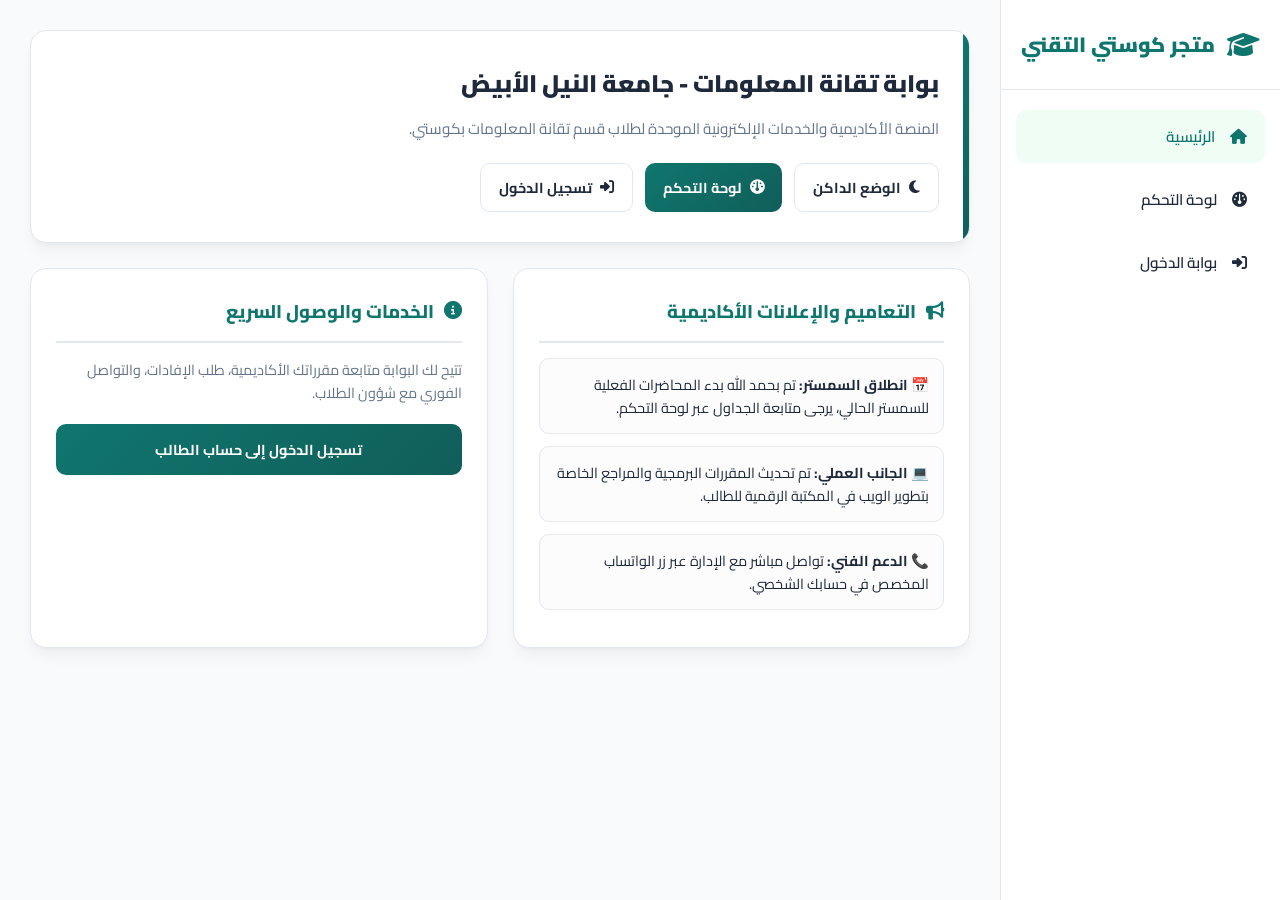
==== commit 5a23675b: "Update title and content in index.html" ====
--- a/index.html
+++ b/index.html
@@ -3,7 +3,7 @@
 <head>
     <meta charset="UTF-8">
     <meta name="viewport" content="width=device-width, initial-scale=1.0">
-    <title>الرئيسية - بوابة تقانة المعلومات</title>
+    <title>الرئيسية - بوابة تقانة المعلومات | متجر كوستي الإلكتروني</title>
     <link href="https://fonts.googleapis.com/css2?family=Cairo:wght@400;600;700;900&display=swap" rel="stylesheet">
     <link rel="stylesheet" href="https://cdnjs.cloudflare.com/ajax/libs/font-awesome/6.4.0/css/all.min.css">
     <style>
@@ -35,20 +35,8 @@
             --shadow: 0 10px 15px -3px rgba(0, 0, 0, 0.3);
         }
 
-        * {
-            box-sizing: border-box;
-            margin: 0;
-            padding: 0;
-            font-family: 'Cairo', sans-serif;
-            transition: background-color 0.3s, color 0.3s, border-color 0.3s;
-        }
-
-        body {
-            background-color: var(--bg-color);
-            color: var(--text-color);
-            display: flex;
-            min-height: 100vh;
-        }
+        * { box-sizing: border-box; margin: 0; padding: 0; font-family: 'Cairo', sans-serif; transition: background-color 0.3s, color 0.3s, border-color 0.3s; }
+        body { background-color: var(--bg-color); color: var(--text-color); display: flex; min-height: 100vh; }
 
         aside {
             width: 280px;
@@ -72,16 +60,8 @@
             gap: 12px;
         }
 
-        .sidebar-menu {
-            list-style: none;
-            padding: 20px 15px;
-            flex-grow: 1;
-        }
-
-        .sidebar-menu li {
-            margin-bottom: 10px;
-        }
-
+        .sidebar-menu { list-style: none; padding: 20px 15px; flex-grow: 1; }
+        .sidebar-menu li { margin-bottom: 10px; }
         .sidebar-menu a {
             display: flex;
             align-items: center;
@@ -93,17 +73,9 @@
             font-weight: 600;
             font-size: 0.95rem;
         }
-
-        .sidebar-menu a:hover, .sidebar-menu a.active {
-            background-color: var(--sidebar-hover);
-            color: var(--primary-color);
-        }
-
-        main {
-            flex-grow: 1;
-            margin-right: 280px;
-            padding: 30px;
-        }
+        .sidebar-menu a:hover, .sidebar-menu a.active { background-color: var(--sidebar-hover); color: var(--primary-color); }
+
+        main { flex-grow: 1; margin-right: 280px; padding: 30px; }
 
         .hero-welcome-card {
             background: var(--card-bg);
@@ -120,100 +92,31 @@
             position: relative;
             overflow: hidden;
         }
-
         .hero-welcome-card::before {
-            content: '';
-            position: absolute;
-            top: 0;
-            right: 0;
-            width: 6px;
-            height: 100%;
-            background: var(--primary-gradient);
-        }
-
-        .hero-text h1 {
-            font-size: 1.6rem;
-            font-weight: 900;
-            color: var(--text-color);
-            margin-bottom: 8px;
-        }
-
-        .hero-text p {
-            color: var(--text-muted);
-            font-size: 0.95rem;
-        }
-
-        .action-buttons-group {
-            display: flex;
-            gap: 12px;
-            flex-wrap: wrap;
-        }
-
+            content: ''; position: absolute; top: 0; right: 0; width: 6px; height: 100%; background: var(--primary-gradient);
+        }
+        .hero-text h1 { font-size: 1.5rem; font-weight: 900; color: var(--text-color); margin-bottom: 8px; }
+        .hero-text p { color: var(--text-muted); font-size: 0.95rem; }
+
+        .action-buttons-group { display: flex; gap: 12px; flex-wrap: wrap; }
         .btn-control {
-            padding: 10px 18px;
-            border-radius: 10px;
-            font-size: 0.9rem;
-            font-weight: 700;
-            cursor: pointer;
-            display: flex;
-            align-items: center;
-            gap: 8px;
-            border: 1px solid var(--border-color);
-            text-decoration: none;
-            background: var(--card-bg);
-            color: var(--text-color);
-            box-shadow: 0 2px 4px rgba(0,0,0,0.02);
-        }
-
-        .btn-control:hover {
-            border-color: var(--primary-color);
-            color: var(--primary-color);
-        }
-
-        .btn-primary-custom {
-            background: var(--primary-gradient);
-            color: white !important;
-            border: none;
-        }
-
-        .dashboard-grid {
-            display: grid;
-            grid-template-columns: repeat(auto-fit, minmax(350px, 1fr));
-            gap: 25px;
-        }
-
-        .card {
-            background-color: var(--card-bg);
-            border-radius: 16px;
-            padding: 25px;
-            box-shadow: var(--shadow);
-            border: 1px solid var(--border-color);
-        }
-
+            padding: 10px 18px; border-radius: 10px; font-size: 0.9rem; font-weight: 700; cursor: pointer;
+            display: flex; align-items: center; gap: 8px; border: 1px solid var(--border-color);
+            text-decoration: none; background: var(--card-bg); color: var(--text-color); box-shadow: 0 2px 4px rgba(0,0,0,0.02);
+        }
+        .btn-control:hover { border-color: var(--primary-color); color: var(--primary-color); }
+        .btn-primary-custom { background: var(--primary-gradient); color: white !important; border: none; }
+
+        .dashboard-grid { display: grid; grid-template-columns: repeat(auto-fit, minmax(320px, 1fr)); gap: 25px; }
+        .card { background-color: var(--card-bg); border-radius: 16px; padding: 25px; box-shadow: var(--shadow); border: 1px solid var(--border-color); }
         .card-title {
-            font-size: 1.15rem;
-            font-weight: 800;
-            color: var(--primary-color);
-            margin-bottom: 15px;
-            display: flex;
-            align-items: center;
-            gap: 10px;
-            border-bottom: 2px solid var(--border-color);
-            padding-bottom: 12px;
-        }
-
+            font-size: 1.15rem; font-weight: 800; color: var(--primary-color); margin-bottom: 15px;
+            display: flex; align-items: center; gap: 10px; border-bottom: 2px solid var(--border-color); padding-bottom: 12px;
+        }
         .announcement-item {
-            padding: 12px 15px;
-            background: rgba(0,0,0,0.01);
-            border: 1px solid var(--border-color);
-            border-radius: 10px;
-            margin-bottom: 10px;
-            font-size: 0.9rem;
-        }
-
-        .dark-mode .announcement-item {
-            background: rgba(255,255,255,0.01);
-        }
+            padding: 14px; background: rgba(0,0,0,0.01); border: 1px solid var(--border-color); border-radius: 10px; margin-bottom: 12px; font-size: 0.9rem; line-height: 1.6;
+        }
+        .dark-mode .announcement-item { background: rgba(255,255,255,0.01); }
 
         @media (max-width: 992px) {
             aside { display: none; }
@@ -237,8 +140,8 @@
     <main>
         <div class="hero-welcome-card">
             <div class="hero-text">
-                <h1>مرحباً بك في بوابة تقانة المعلومات</h1>
-                <p>منصة الطالب الأكاديمية والخدمات الإلكترونية الموحدة.</p>
+                <h1>بوابة تقانة المعلومات - جامعة النيل الأبيض</h1>
+                <p>المنصة الأكاديمية والخدمات الإلكترونية الموحدة لطلاب قسم تقانة المعلومات بكوستي.</p>
             </div>
             <div class="action-buttons-group">
                 <button class="btn-control" id="theme-toggle">
@@ -256,30 +159,32 @@
         <div class="dashboard-grid">
             <div class="card">
                 <div class="card-title">
-                    <i class="fa-solid fa-bullhorn"></i> أحدث الإعلانات الجامعية
+                    <i class="fa-solid fa-bullhorn"></i> التعاميم والإعلانات الأكاديمية
                 </div>
                 <div class="announcement-item">
-                    <strong>📅 بدء المحاضرات:</strong> تم انطلاق المحاضرات الفعلية للسمستر الثاني لجميع الطلاب.
+                    <strong>📅 انطلاق السمستر:</strong> تم بحمد الله بدء المحاضرات الفعلية للسمستر الحالي، يرجى متابعة الجداول عبر لوحة التحكم.
                 </div>
                 <div class="announcement-item">
-                    <strong>📝 الامتحانات:</strong> يرجى مراجعة الجداول الدراسية المحدثة عبر لوحة التحكم الخاصة بك.
+                    <strong>💻 الجانب العملي:</strong> تم تحديث المقررات البرمجية والمراجع الخاصة بتطوير الويب في المكتبة الرقمية للطالب.
+                </div>
+                <div class="announcement-item">
+                    <strong>📞 الدعم الفني:</strong> تواصل مباشر مع الإدارة عبر زر الواتساب المخصص في حسابك الشخصي.
                 </div>
             </div>
 
             <div class="card">
                 <div class="card-title">
-                    <i class="fa-solid fa-circle-info"></i> روابط سريعة
-                </div>
-                <p style="font-size: 0.9rem; color: var(--text-muted); margin-bottom: 15px;">قم بتسجيل الدخول للاستفادة من الخدمات الأكاديمية وطلب المستندات بضغطة زر.</p>
-                <a href="login.html" class="btn-control btn-primary-custom" style="justify-content: center; width: 100%;">
-                    الدخول إلى حساب الطالب
+                    <i class="fa-solid fa-circle-info"></i> الخدمات والوصول السريع
+                </div>
+                <p style="font-size: 0.9rem; color: var(--text-muted); margin-bottom: 20px; line-height: 1.6;">تتيح لك البوابة متابعة مقرراتك الأكاديمية، طلب الإفادات، والتواصل الفوري مع شؤون الطلاب.</p>
+                <a href="login.html" class="btn-control btn-primary-custom" style="justify-content: center; width: 100%; padding: 12px;">
+                    تسجيل الدخول إلى حساب الطالب
                 </a>
             </div>
         </div>
     </main>
 
     <script>
-        // التحقق ديناميكياً إذا كان المستخدم مسجل دخول لتغيير نص الزر في الواجهة الرئيسية
         document.addEventListener('DOMContentLoaded', () => {
             const loggedUser = localStorage.getItem('it_logged_user');
             const authNavBtn = document.getElementById('auth-nav-btn');
@@ -289,7 +194,6 @@
             }
         });
 
-        // تفعيل الوضع الداكن والفاتح الموحد
         const themeToggle = document.getElementById('theme-toggle');
         const themeIcon = document.getElementById('theme-icon');
         const themeText = document.getElementById('theme-text');
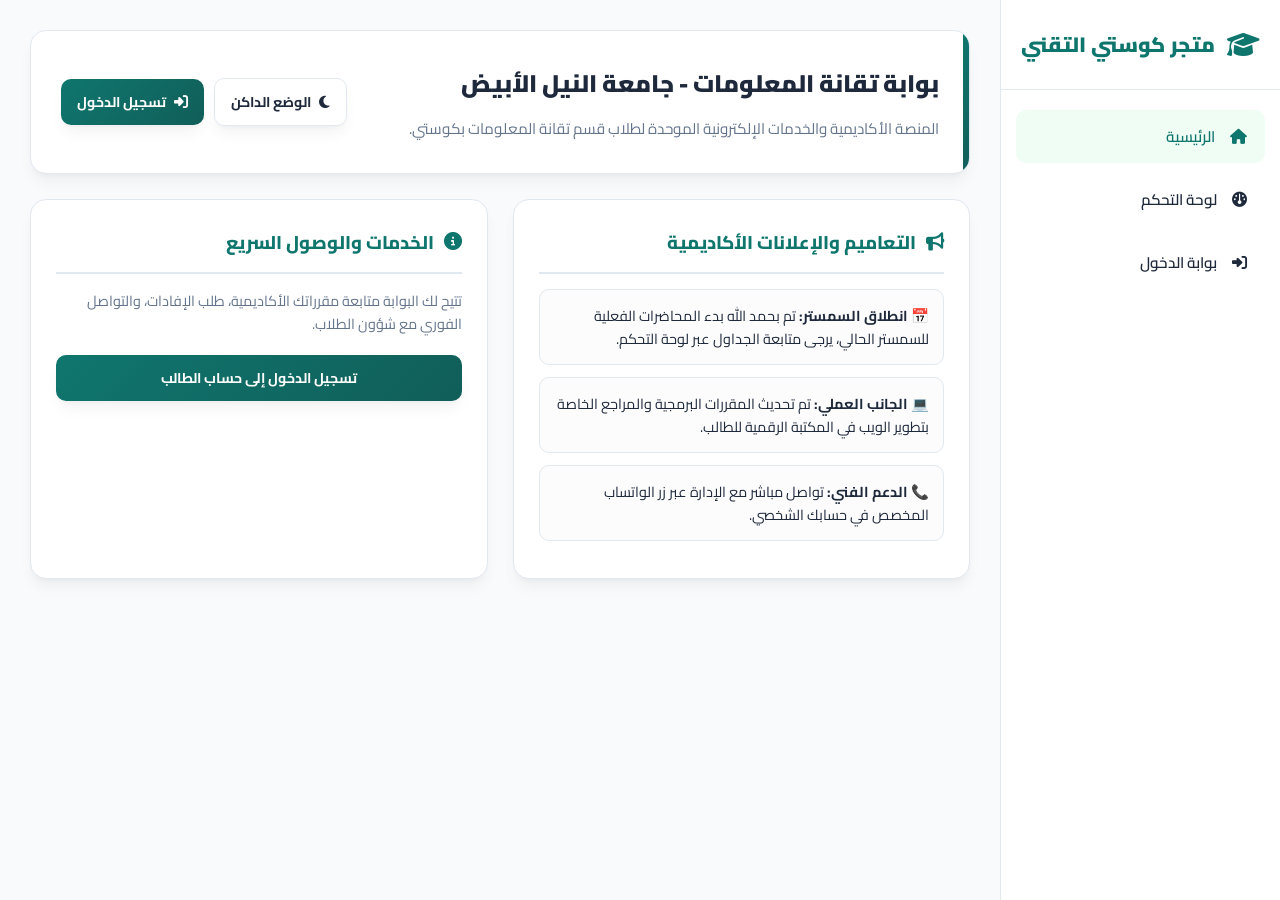
==== commit 5577eeda: "Refactor button styles and add user auth handling Updated CSS styles for buttons and layout. Added f" ====
--- a/index.html
+++ b/index.html
@@ -35,7 +35,7 @@
             --shadow: 0 10px 15px -3px rgba(0, 0, 0, 0.3);
         }
 
-        * { box-sizing: border-box; margin: 0; padding: 0; font-family: 'Cairo', sans-serif; transition: background-color 0.3s, color 0.3s, border-color 0.3s; }
+        * { box-sizing: border-box; margin: 0; padding: 0; font-family: 'Cairo', sans-serif; transition: background-color 0.3s, color 0.3s, border-color 0.3s, transform 0.2s; }
         body { background-color: var(--bg-color); color: var(--text-color); display: flex; min-height: 100vh; }
 
         aside {
@@ -98,14 +98,19 @@
         .hero-text h1 { font-size: 1.5rem; font-weight: 900; color: var(--text-color); margin-bottom: 8px; }
         .hero-text p { color: var(--text-muted); font-size: 0.95rem; }
 
-        .action-buttons-group { display: flex; gap: 12px; flex-wrap: wrap; }
+        /* تصميم موحد ومتناسق لجميع الأزرار */
+        .action-buttons-group { display: flex; gap: 10px; flex-wrap: wrap; align-items: center; }
         .btn-control {
-            padding: 10px 18px; border-radius: 10px; font-size: 0.9rem; font-weight: 700; cursor: pointer;
-            display: flex; align-items: center; gap: 8px; border: 1px solid var(--border-color);
-            text-decoration: none; background: var(--card-bg); color: var(--text-color); box-shadow: 0 2px 4px rgba(0,0,0,0.02);
-        }
-        .btn-control:hover { border-color: var(--primary-color); color: var(--primary-color); }
+            padding: 10px 16px; border-radius: 10px; font-size: 0.88rem; font-weight: 700; cursor: pointer;
+            display: inline-flex; align-items: center; justify-content: center; gap: 8px; border: 1px solid var(--border-color);
+            text-decoration: none; background: var(--card-bg); color: var(--text-color); box-shadow: var(--shadow);
+            min-height: 42px;
+        }
+        .btn-control:hover { border-color: var(--primary-color); color: var(--primary-color); transform: translateY(-2px); }
         .btn-primary-custom { background: var(--primary-gradient); color: white !important; border: none; }
+        .btn-danger-custom { background-color: #fee2e2; color: #dc2626; border-color: #fca5a5; }
+        .dark-mode .btn-danger-custom { background-color: rgba(220, 38, 38, 0.15); color: #fca5a5; border-color: #7f1d1d; }
+        .btn-danger-custom:hover { background-color: #dc2626; color: white; }
 
         .dashboard-grid { display: grid; grid-template-columns: repeat(auto-fit, minmax(320px, 1fr)); gap: 25px; }
         .card { background-color: var(--card-bg); border-radius: 16px; padding: 25px; box-shadow: var(--shadow); border: 1px solid var(--border-color); }
@@ -117,6 +122,8 @@
             padding: 14px; background: rgba(0,0,0,0.01); border: 1px solid var(--border-color); border-radius: 10px; margin-bottom: 12px; font-size: 0.9rem; line-height: 1.6;
         }
         .dark-mode .announcement-item { background: rgba(255,255,255,0.01); }
+
+        .hidden-element { display: none !important; }
 
         @media (max-width: 992px) {
             aside { display: none; }
@@ -133,7 +140,7 @@
         <ul class="sidebar-menu">
             <li><a href="index.html" class="active"><i class="fa-solid fa-house"></i> الرئيسية</a></li>
             <li><a href="dashboard.html"><i class="fa-solid fa-gauge"></i> لوحة التحكم</a></li>
-            <li><a href="login.html"><i class="fa-solid fa-right-to-bracket"></i> بوابة الدخول</a></li>
+            <li id="sidebar-auth-link"><a href="login.html"><i class="fa-solid fa-right-to-bracket"></i> بوابة الدخول</a></li>
         </ul>
     </aside>
 
@@ -144,15 +151,19 @@
                 <p>المنصة الأكاديمية والخدمات الإلكترونية الموحدة لطلاب قسم تقانة المعلومات بكوستي.</p>
             </div>
             <div class="action-buttons-group">
-                <button class="btn-control" id="theme-toggle">
+                <button class="btn-control" id="theme-toggle" title="تغيير المظهر">
                     <i class="fa-solid fa-moon" id="theme-icon"></i> <span id="theme-text">الوضع الداكن</span>
                 </button>
-                <a href="dashboard.html" class="btn-control btn-primary-custom">
+                <a href="dashboard.html" class="btn-control btn-primary-custom" id="dashboard-nav-btn">
                     <i class="fa-solid fa-gauge"></i> لوحة التحكم
                 </a>
-                <a href="login.html" class="btn-control" id="auth-nav-btn">
+                <a href="login.html" class="btn-control btn-primary-custom" id="auth-nav-btn">
                     <i class="fa-solid fa-right-to-bracket"></i> تسجيل الدخول
                 </a>
+                <!-- زر تسجيل الخروج الثابت يظهر فقط لو مسجل دخول -->
+                <button class="btn-control btn-danger-custom hidden-element" id="global-logout-btn">
+                    <i class="fa-solid fa-right-from-bracket"></i> خروج
+                </button>
             </div>
         </div>
 
@@ -172,12 +183,13 @@
                 </div>
             </div>
 
-            <div class="card">
+            <!-- بطاقة الخدمات والسريع: تختفي تماماً عند تسجيل الدخول لعدم التكرار -->
+            <div class="card" id="quick-services-card">
                 <div class="card-title">
                     <i class="fa-solid fa-circle-info"></i> الخدمات والوصول السريع
                 </div>
                 <p style="font-size: 0.9rem; color: var(--text-muted); margin-bottom: 20px; line-height: 1.6;">تتيح لك البوابة متابعة مقرراتك الأكاديمية، طلب الإفادات، والتواصل الفوري مع شؤون الطلاب.</p>
-                <a href="login.html" class="btn-control btn-primary-custom" style="justify-content: center; width: 100%; padding: 12px;">
+                <a href="login.html" class="btn-control btn-primary-custom" style="justify-content: center; width: 100%;">
                     تسجيل الدخول إلى حساب الطالب
                 </a>
             </div>
@@ -188,12 +200,55 @@
         document.addEventListener('DOMContentLoaded', () => {
             const loggedUser = localStorage.getItem('it_logged_user');
             const authNavBtn = document.getElementById('auth-nav-btn');
-            if (loggedUser && authNavBtn) {
-                authNavBtn.innerHTML = `<i class="fa-solid fa-user-check"></i> ${loggedUser}`;
-                authNavBtn.href = 'dashboard.html';
+            const dashboardNavBtn = document.getElementById('dashboard-nav-btn');
+            const globalLogoutBtn = document.getElementById('global-logout-btn');
+            const quickServicesCard = document.getElementById('quick-services-card');
+            const sidebarAuthLink = document.getElementById('sidebar-auth-link');
+
+            if (loggedUser) {
+                // إذا مسجل دخول: إخفاء زر تسجيل الدخول وبطاقة الخدمات السريعة المتكررة
+                if (authNavBtn) authNavBtn.style.display = 'none';
+                if (quickServicesCard) quickServicesCard.style.display = 'none';
+                
+                // إظهار زر تسجيل الخروج الثابت
+                if (globalLogoutBtn) globalLogoutBtn.classList.remove('hidden-element');
+
+                // تعديل زر لوحة التحكم ليظهر اسم الطالب وتوجيهه للوحة
+                if (dashboardNavBtn) {
+                    dashboardNavBtn.innerHTML = `<i class="fa-solid fa-user-check"></i> ${loggedUser}`;
+                }
+
+                // تحديث القائمة الجانبية
+                if (sidebarAuthLink) {
+                    sidebarAuthLink.innerHTML = `<a href="#" id="side-logout"><i class="fa-solid fa-right-from-bracket"></i> تسجيل الخروج</a>`;
+                    document.getElementById('side-logout').addEventListener('click', (e) => {
+                        e.preventDefault();
+                        performLogout();
+                    });
+                }
+            } else {
+                // إذا غير مسجل دخول: إخفاء زر لوحة التحكم وزر الخروج
+                if (dashboardNavBtn) dashboardNavBtn.style.display = 'none';
+                if (globalLogoutBtn) globalLogoutBtn.classList.add('hidden-element');
             }
         });
 
+        // وظيفة تسجيل الخروج الموحدة
+        function performLogout() {
+            if (confirm('هل أنت متأكد من رغبتك في تسجيل الخروج؟')) {
+                localStorage.removeItem('it_logged_user');
+                localStorage.removeItem('it_logged_id');
+                localStorage.removeItem('it_logged_semester');
+                window.location.href = 'login.html';
+            }
+        }
+
+        const globalLogoutBtn = document.getElementById('global-logout-btn');
+        if (globalLogoutBtn) {
+            globalLogoutBtn.addEventListener('click', performLogout);
+        }
+
+        // تفاعل الوضع الداكن والفاتح
         const themeToggle = document.getElementById('theme-toggle');
         const themeIcon = document.getElementById('theme-icon');
         const themeText = document.getElementById('theme-text');
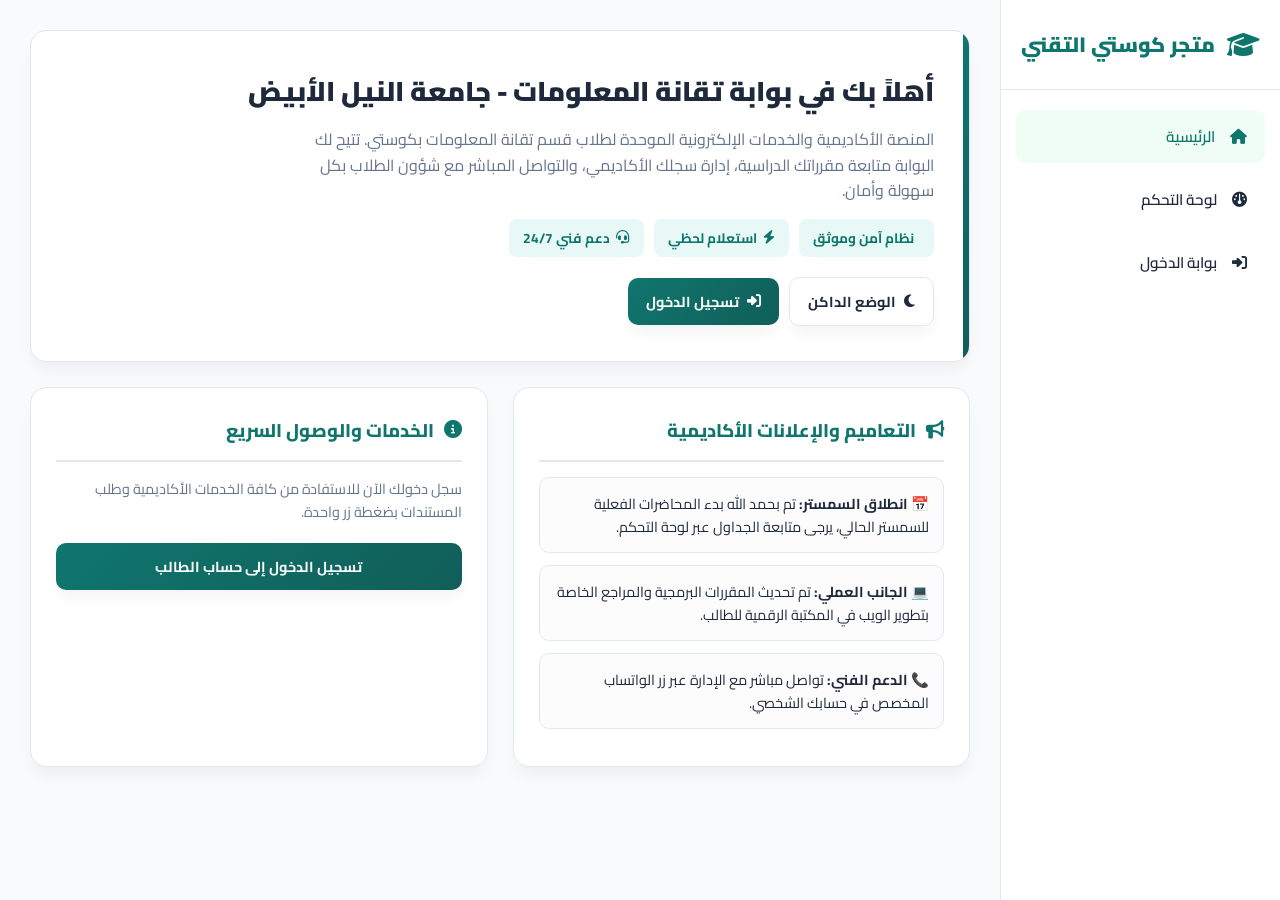
==== commit 026a87ed: "Refactor styles and update hero section content Refactor CSS variables and styles for improved reada" ====
--- a/index.html
+++ b/index.html
@@ -15,12 +15,10 @@
             --text-muted: #64748b;
             --primary-color: #0f766e;
             --primary-gradient: linear-gradient(135deg, #0f766e 0%, #115e59 100%);
-            --primary-hover: #115e59;
             --sidebar-hover: #f0fdf4;
             --border-color: #e2e8f0;
-            --shadow: 0 10px 15px -3px rgba(0, 0, 0, 0.05), 0 4px 6px -4px rgba(0, 0, 0, 0.05);
-        }
-
+            --shadow: 0 10px 15px -3px rgba(0, 0, 0, 0.05);
+        }
         .dark-mode {
             --bg-color: #0b0f19;
             --sidebar-bg: #111827;
@@ -29,106 +27,51 @@
             --text-muted: #9ca3af;
             --primary-color: #14b8a6;
             --primary-gradient: linear-gradient(135deg, #0d9488 0%, #0f766e 100%);
-            --primary-hover: #0d9488;
             --sidebar-hover: #374151;
             --border-color: #374151;
             --shadow: 0 10px 15px -3px rgba(0, 0, 0, 0.3);
         }
-
-        * { box-sizing: border-box; margin: 0; padding: 0; font-family: 'Cairo', sans-serif; transition: background-color 0.3s, color 0.3s, border-color 0.3s, transform 0.2s; }
+        * { box-sizing: border-box; margin: 0; padding: 0; font-family: 'Cairo', sans-serif; transition: 0.3s; }
         body { background-color: var(--bg-color); color: var(--text-color); display: flex; min-height: 100vh; }
-
-        aside {
-            width: 280px;
-            background-color: var(--sidebar-bg);
-            border-left: 1px solid var(--border-color);
-            display: flex;
-            flex-direction: column;
-            position: fixed;
-            height: 100vh;
-            z-index: 100;
-        }
-
-        .sidebar-brand {
-            padding: 25px 20px;
-            font-size: 1.3rem;
-            font-weight: 900;
-            color: var(--primary-color);
-            border-bottom: 1px solid var(--border-color);
-            display: flex;
-            align-items: center;
-            gap: 12px;
-        }
-
+        aside { width: 280px; background-color: var(--sidebar-bg); border-left: 1px solid var(--border-color); display: flex; flex-direction: column; position: fixed; height: 100vh; z-index: 100; }
+        .sidebar-brand { padding: 25px 20px; font-size: 1.3rem; font-weight: 900; color: var(--primary-color); border-bottom: 1px solid var(--border-color); display: flex; align-items: center; gap: 12px; }
         .sidebar-menu { list-style: none; padding: 20px 15px; flex-grow: 1; }
         .sidebar-menu li { margin-bottom: 10px; }
-        .sidebar-menu a {
-            display: flex;
-            align-items: center;
-            gap: 15px;
-            padding: 12px 18px;
-            color: var(--text-color);
-            text-decoration: none;
-            border-radius: 10px;
-            font-weight: 600;
-            font-size: 0.95rem;
-        }
+        .sidebar-menu a { display: flex; align-items: center; gap: 15px; padding: 12px 18px; color: var(--text-color); text-decoration: none; border-radius: 10px; font-weight: 600; font-size: 0.95rem; }
         .sidebar-menu a:hover, .sidebar-menu a.active { background-color: var(--sidebar-hover); color: var(--primary-color); }
-
         main { flex-grow: 1; margin-right: 280px; padding: 30px; }
-
+        
         .hero-welcome-card {
-            background: var(--card-bg);
-            border-radius: 16px;
-            padding: 30px;
-            box-shadow: var(--shadow);
-            border: 1px solid var(--border-color);
-            margin-bottom: 25px;
-            display: flex;
-            justify-content: space-between;
-            align-items: center;
-            flex-wrap: wrap;
-            gap: 20px;
-            position: relative;
-            overflow: hidden;
-        }
-        .hero-welcome-card::before {
-            content: ''; position: absolute; top: 0; right: 0; width: 6px; height: 100%; background: var(--primary-gradient);
-        }
-        .hero-text h1 { font-size: 1.5rem; font-weight: 900; color: var(--text-color); margin-bottom: 8px; }
-        .hero-text p { color: var(--text-muted); font-size: 0.95rem; }
-
-        /* تصميم موحد ومتناسق لجميع الأزرار */
+            background: var(--card-bg); border-radius: 16px; padding: 35px; box-shadow: var(--shadow); border: 1px solid var(--border-color);
+            margin-bottom: 25px; position: relative; overflow: hidden;
+        }
+        .hero-welcome-card::before { content: ''; position: absolute; top: 0; right: 0; width: 6px; height: 100%; background: var(--primary-gradient); }
+        .hero-content { display: flex; justify-content: space-between; align-items: center; flex-wrap: wrap; gap: 20px; }
+        .hero-text h1 { font-size: 1.7rem; font-weight: 900; color: var(--text-color); margin-bottom: 10px; }
+        .hero-text p { color: var(--text-muted); font-size: 1rem; line-height: 1.6; max-width: 650px; margin-bottom: 15px; }
+        
+        .features-chips { display: flex; gap: 10px; flex-wrap: wrap; margin-top: 15px; }
+        .chip { background: rgba(20, 184, 166, 0.1); color: var(--primary-color); padding: 6px 14px; border-radius: 8px; font-size: 0.85rem; font-weight: 700; display: inline-flex; align-items: center; gap: 6px; }
+
         .action-buttons-group { display: flex; gap: 10px; flex-wrap: wrap; align-items: center; }
         .btn-control {
-            padding: 10px 16px; border-radius: 10px; font-size: 0.88rem; font-weight: 700; cursor: pointer;
+            padding: 10px 18px; border-radius: 10px; font-size: 0.9rem; font-weight: 700; cursor: pointer;
             display: inline-flex; align-items: center; justify-content: center; gap: 8px; border: 1px solid var(--border-color);
-            text-decoration: none; background: var(--card-bg); color: var(--text-color); box-shadow: var(--shadow);
-            min-height: 42px;
+            text-decoration: none; background: var(--card-bg); color: var(--text-color); box-shadow: var(--shadow); min-height: 42px;
         }
         .btn-control:hover { border-color: var(--primary-color); color: var(--primary-color); transform: translateY(-2px); }
         .btn-primary-custom { background: var(--primary-gradient); color: white !important; border: none; }
         .btn-danger-custom { background-color: #fee2e2; color: #dc2626; border-color: #fca5a5; }
         .dark-mode .btn-danger-custom { background-color: rgba(220, 38, 38, 0.15); color: #fca5a5; border-color: #7f1d1d; }
-        .btn-danger-custom:hover { background-color: #dc2626; color: white; }
 
         .dashboard-grid { display: grid; grid-template-columns: repeat(auto-fit, minmax(320px, 1fr)); gap: 25px; }
         .card { background-color: var(--card-bg); border-radius: 16px; padding: 25px; box-shadow: var(--shadow); border: 1px solid var(--border-color); }
-        .card-title {
-            font-size: 1.15rem; font-weight: 800; color: var(--primary-color); margin-bottom: 15px;
-            display: flex; align-items: center; gap: 10px; border-bottom: 2px solid var(--border-color); padding-bottom: 12px;
-        }
-        .announcement-item {
-            padding: 14px; background: rgba(0,0,0,0.01); border: 1px solid var(--border-color); border-radius: 10px; margin-bottom: 12px; font-size: 0.9rem; line-height: 1.6;
-        }
+        .card-title { font-size: 1.15rem; font-weight: 800; color: var(--primary-color); margin-bottom: 15px; display: flex; align-items: center; gap: 10px; border-bottom: 2px solid var(--border-color); padding-bottom: 12px; }
+        .announcement-item { padding: 14px; background: rgba(0,0,0,0.01); border: 1px solid var(--border-color); border-radius: 10px; margin-bottom: 12px; font-size: 0.9rem; line-height: 1.6; }
         .dark-mode .announcement-item { background: rgba(255,255,255,0.01); }
-
         .hidden-element { display: none !important; }
 
-        @media (max-width: 992px) {
-            aside { display: none; }
-            main { margin-right: 0; padding: 15px; }
-        }
+        @media (max-width: 992px) { aside { display: none; } main { margin-right: 0; padding: 15px; } }
     </style>
 </head>
 <body>
@@ -146,49 +89,44 @@
 
     <main>
         <div class="hero-welcome-card">
-            <div class="hero-text">
-                <h1>بوابة تقانة المعلومات - جامعة النيل الأبيض</h1>
-                <p>المنصة الأكاديمية والخدمات الإلكترونية الموحدة لطلاب قسم تقانة المعلومات بكوستي.</p>
-            </div>
-            <div class="action-buttons-group">
-                <button class="btn-control" id="theme-toggle" title="تغيير المظهر">
-                    <i class="fa-solid fa-moon" id="theme-icon"></i> <span id="theme-text">الوضع الداكن</span>
-                </button>
-                <a href="dashboard.html" class="btn-control btn-primary-custom" id="dashboard-nav-btn">
-                    <i class="fa-solid fa-gauge"></i> لوحة التحكم
-                </a>
-                <a href="login.html" class="btn-control btn-primary-custom" id="auth-nav-btn">
-                    <i class="fa-solid fa-right-to-bracket"></i> تسجيل الدخول
-                </a>
-                <!-- زر تسجيل الخروج الثابت يظهر فقط لو مسجل دخول -->
-                <button class="btn-control btn-danger-custom hidden-element" id="global-logout-btn">
-                    <i class="fa-solid fa-right-from-bracket"></i> خروج
-                </button>
+            <div class="hero-content">
+                <div class="hero-text">
+                    <h1>أهلاً بك في بوابة تقانة المعلومات - جامعة النيل الأبيض</h1>
+                    <p>المنصة الأكاديمية والخدمات الإلكترونية الموحدة لطلاب قسم تقانة المعلومات بكوستي. تتيح لك البوابة متابعة مقرراتك الدراسية، إدارة سجلك الأكاديمي، والتواصل المباشر مع شؤون الطلاب بكل سهولة وأمان.</p>
+                    <div class="features-chips">
+                        <span class="chip"><i class="fa-solid fa-shield-check"></i> نظام آمن وموثق</span>
+                        <span class="chip"><i class="fa-solid fa-bolt"></i> استعلام لحظي</span>
+                        <span class="chip"><i class="fa-solid fa-headset"></i> دعم فني 24/7</span>
+                    </div>
+                </div>
+                <div class="action-buttons-group">
+                    <button class="btn-control" id="theme-toggle" title="تغيير المظهر">
+                        <i class="fa-solid fa-moon" id="theme-icon"></i> <span id="theme-text">الوضع الداكن</span>
+                    </button>
+                    <a href="dashboard.html" class="btn-control btn-primary-custom" id="dashboard-nav-btn">
+                        <i class="fa-solid fa-gauge"></i> لوحة التحكم
+                    </a>
+                    <a href="login.html" class="btn-control btn-primary-custom" id="auth-nav-btn">
+                        <i class="fa-solid fa-right-to-bracket"></i> تسجيل الدخول
+                    </a>
+                    <button class="btn-control btn-danger-custom hidden-element" id="global-logout-btn">
+                        <i class="fa-solid fa-right-from-bracket"></i> خروج
+                    </button>
+                </div>
             </div>
         </div>
 
         <div class="dashboard-grid">
             <div class="card">
-                <div class="card-title">
-                    <i class="fa-solid fa-bullhorn"></i> التعاميم والإعلانات الأكاديمية
-                </div>
-                <div class="announcement-item">
-                    <strong>📅 انطلاق السمستر:</strong> تم بحمد الله بدء المحاضرات الفعلية للسمستر الحالي، يرجى متابعة الجداول عبر لوحة التحكم.
-                </div>
-                <div class="announcement-item">
-                    <strong>💻 الجانب العملي:</strong> تم تحديث المقررات البرمجية والمراجع الخاصة بتطوير الويب في المكتبة الرقمية للطالب.
-                </div>
-                <div class="announcement-item">
-                    <strong>📞 الدعم الفني:</strong> تواصل مباشر مع الإدارة عبر زر الواتساب المخصص في حسابك الشخصي.
-                </div>
+                <div class="card-title"><i class="fa-solid fa-bullhorn"></i> التعاميم والإعلانات الأكاديمية</div>
+                <div class="announcement-item"><strong>📅 انطلاق السمستر:</strong> تم بحمد الله بدء المحاضرات الفعلية للسمستر الحالي، يرجى متابعة الجداول عبر لوحة التحكم.</div>
+                <div class="announcement-item"><strong>💻 الجانب العملي:</strong> تم تحديث المقررات البرمجية والمراجع الخاصة بتطوير الويب في المكتبة الرقمية للطالب.</div>
+                <div class="announcement-item"><strong>📞 الدعم الفني:</strong> تواصل مباشر مع الإدارة عبر زر الواتساب المخصص في حسابك الشخصي.</div>
             </div>
 
-            <!-- بطاقة الخدمات والسريع: تختفي تماماً عند تسجيل الدخول لعدم التكرار -->
             <div class="card" id="quick-services-card">
-                <div class="card-title">
-                    <i class="fa-solid fa-circle-info"></i> الخدمات والوصول السريع
-                </div>
-                <p style="font-size: 0.9rem; color: var(--text-muted); margin-bottom: 20px; line-height: 1.6;">تتيح لك البوابة متابعة مقرراتك الأكاديمية، طلب الإفادات، والتواصل الفوري مع شؤون الطلاب.</p>
+                <div class="card-title"><i class="fa-solid fa-circle-info"></i> الخدمات والوصول السريع</div>
+                <p style="font-size: 0.9rem; color: var(--text-muted); margin-bottom: 20px; line-height: 1.6;">سجل دخولك الآن للاستفادة من كافة الخدمات الأكاديمية وطلب المستندات بضغطة زر واحدة.</p>
                 <a href="login.html" class="btn-control btn-primary-custom" style="justify-content: center; width: 100%;">
                     تسجيل الدخول إلى حساب الطالب
                 </a>
@@ -206,19 +144,14 @@
             const sidebarAuthLink = document.getElementById('sidebar-auth-link');
 
             if (loggedUser) {
-                // إذا مسجل دخول: إخفاء زر تسجيل الدخول وبطاقة الخدمات السريعة المتكررة
                 if (authNavBtn) authNavBtn.style.display = 'none';
                 if (quickServicesCard) quickServicesCard.style.display = 'none';
-                
-                // إظهار زر تسجيل الخروج الثابت
                 if (globalLogoutBtn) globalLogoutBtn.classList.remove('hidden-element');
 
-                // تعديل زر لوحة التحكم ليظهر اسم الطالب وتوجيهه للوحة
                 if (dashboardNavBtn) {
                     dashboardNavBtn.innerHTML = `<i class="fa-solid fa-user-check"></i> ${loggedUser}`;
                 }
 
-                // تحديث القائمة الجانبية
                 if (sidebarAuthLink) {
                     sidebarAuthLink.innerHTML = `<a href="#" id="side-logout"><i class="fa-solid fa-right-from-bracket"></i> تسجيل الخروج</a>`;
                     document.getElementById('side-logout').addEventListener('click', (e) => {
@@ -227,13 +160,11 @@
                     });
                 }
             } else {
-                // إذا غير مسجل دخول: إخفاء زر لوحة التحكم وزر الخروج
                 if (dashboardNavBtn) dashboardNavBtn.style.display = 'none';
                 if (globalLogoutBtn) globalLogoutBtn.classList.add('hidden-element');
             }
         });
 
-        // وظيفة تسجيل الخروج الموحدة
         function performLogout() {
             if (confirm('هل أنت متأكد من رغبتك في تسجيل الخروج؟')) {
                 localStorage.removeItem('it_logged_user');
@@ -248,7 +179,6 @@
             globalLogoutBtn.addEventListener('click', performLogout);
         }
 
-        // تفاعل الوضع الداكن والفاتح
         const themeToggle = document.getElementById('theme-toggle');
         const themeIcon = document.getElementById('theme-icon');
         const themeText = document.getElementById('theme-text');
@@ -263,7 +193,6 @@
             e.preventDefault();
             document.body.classList.toggle('dark-mode');
             const isDark = document.body.classList.contains('dark-mode');
-            
             if (isDark) {
                 themeIcon.className = 'fa-solid fa-sun';
                 themeText.textContent = 'الوضع الفاتح';
